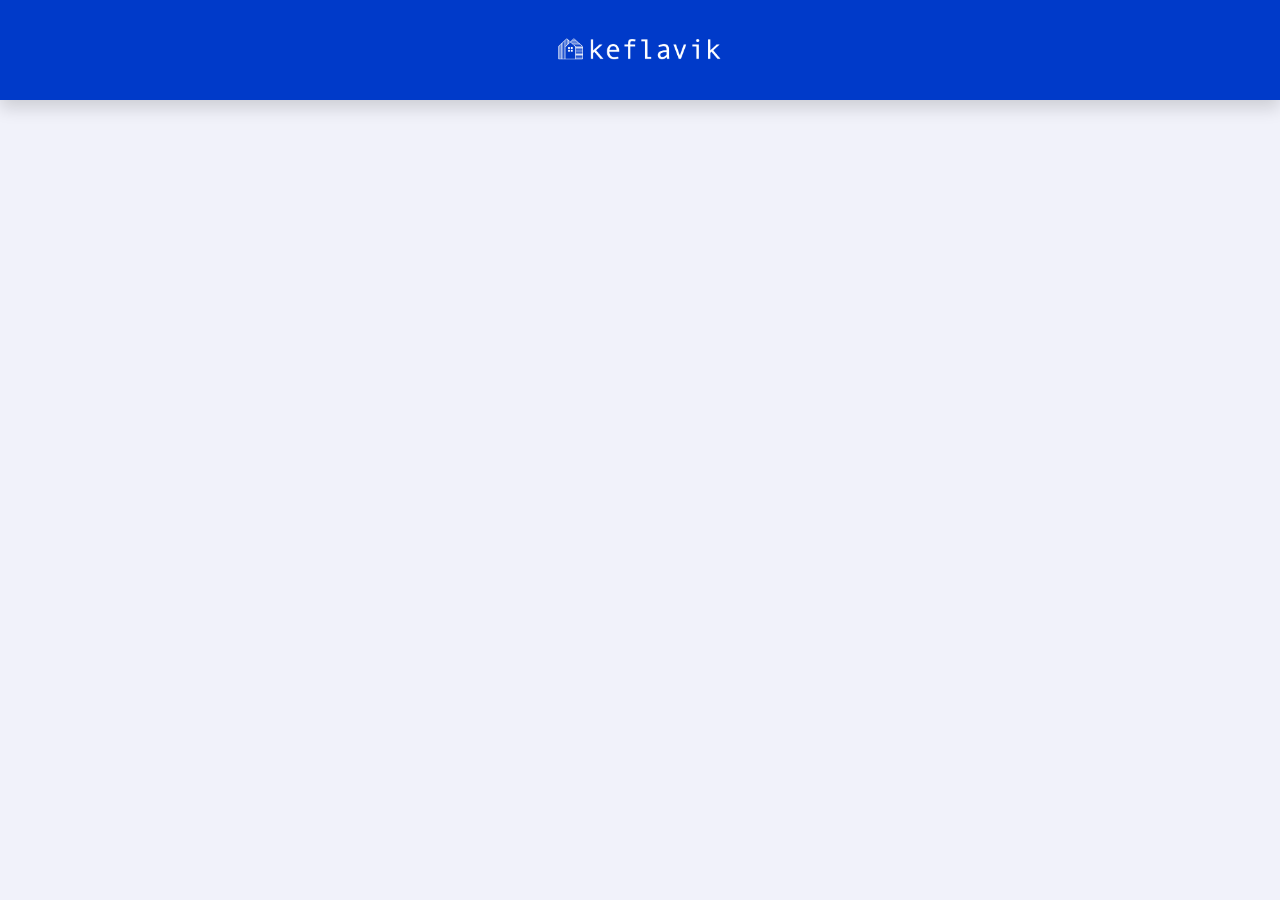
==== login.html @ bd907379 "adding new pages" ====
<!DOCTYPE html>
<html lang="en">
    <head>
        <meta charset="UTF-8" />
        <meta http-equiv="X-UA-Compatible" content="IE=edge" />
        <meta name="viewport" content="width=device-width, initial-scale=1.0" />

        <link rel="preconnect" href="https://fonts.googleapis.com" />
        <link rel="preconnect" href="https://fonts.gstatic.com" crossorigin />
        <link href="https://fonts.googleapis.com/css2?family=Noto+Sans+KR:wght@100;300;400;500;700;900&display=swap" rel="stylesheet" />

        <!-- CSS  -->
        <link rel="stylesheet" href="assets/vendors/DataTables-1.13.1/css/datatables.min.css" />
        <!-- <link rel="stylesheet" href="assets/vendors/fullcalendar-scheduler-5.11.3/css/main.min.css" /> -->
        <link rel="stylesheet" href="assets/vendors/font_awesome-6pro/font-awesome.min.css" />
        <link rel="stylesheet" href="assets/vendors/vanillajs-datepicker-1.2.0/css/datepicker-bs5.min.css"  />
        <link rel="stylesheet" href="assets/vendors/select2-4.0.13/css/select2.min.css"  />
        <link rel="stylesheet" href="assets/vendors/select2-4.0.13/css/select2-bootstrap-5-theme.min.css"  />
        <link rel="stylesheet" href="assets/vendors/bootstrap-5.1.3/css/bootstrap.css" />
        <link rel="stylesheet" href="assets/vendors/bootstrap-5.1.3/css/bootstrap-icons.css" />
        <link rel="stylesheet" href="assets/styles/css/main.css" />
        <!-- <link rel="stylesheet" href="assets/calendar/css/main.min.css" /> -->


        <!-- JAVASCRIPTS -->
        <script src="assets/vendors/jquery-3.6.0/jquery-3.6.0.min.js"></script>
        <script src="assets/vendors/DataTables-1.13.1/js/datatables.min.js"></script>
        <!-- <script src="assets/vendors/fullcalendar-scheduler-5.11.3/js/main.min.js"></script> -->
        <!-- <script src="assets/vendors/fullcalendar-scheduler-5.11.3/js/locales-all.min.js"></script> -->
        <script src="assets/vendors/vanillajs-datepicker-1.2.0/js/datepicker-full.min.js"></script>
        <script src="assets/vendors/vanillajs-datepicker-1.2.0/js/locales/ko.js"></script>
        <script src="assets/vendors/easy-time-picker-bootstrap/dayjs.min.js"></script>
        <script src="assets/vendors/easy-time-picker-bootstrap/timepicker-bs4.js"></script>
        <script src="assets/vendors/bootstrap-5.1.3/js/bootstrap.bundle.js"></script>
        <script src="assets/vendors/select2-4.0.13/js/select2.min.js"></script>
        <script src="assets/javascript/function.js"></script>
        <script src="assets/javascript/dom.js"></script>
        <script src="assets/javascript/main.js"></script>
        <!-- <script src="assets/calendar/js/main.min.js"></script> -->
        <!-- <script src="assets/calendar/js/script.js"></script> -->

        <!-- <script src="assets/javascript/scroll.js"></script> -->
        <title>Keflavik</title>
    </head>
    <body class="container-fluid bg-light vh-100">
        <header class="bg-primary d-flex justify-content-center align-items-center shadow" style="height: 100px">
            <img class="brand-full" src="assets/img/logo/logo-full.png" alt="" height="30px" />
        </header>

        <main id="" class="d-flex justify-content-center align-items-center">
            <section id="login_page">

            </section>
        </main>
    </body>
</html>
---- assets/vendors/fullcalendar-scheduler-5.11.3/css/main.min.css ----
.fc-icon,.fc-unselectable{-webkit-user-select:none;-moz-user-select:none;-ms-user-select:none}.fc .fc-button,.fc-icon{text-transform:none;font-weight:400}.fc-not-allowed,.fc-not-allowed .fc-event{cursor:not-allowed}.fc .fc-button:not(:disabled),.fc a[data-navlink],.fc-event.fc-event-draggable,.fc-event[href]{cursor:pointer}.fc-unselectable{user-select:none;-webkit-touch-callout:none;-webkit-tap-highlight-color:transparent}.fc{display:flex;flex-direction:column;font-size:1em}.fc .fc-button,.fc-icon{display:inline-block;text-align:center}.fc,.fc *,.fc :after,.fc :before{box-sizing:border-box}.fc table{border-collapse:collapse;border-spacing:0;font-size:1em}.fc th{text-align:center}.fc td,.fc th{vertical-align:top;padding:0}.fc .fc-button,.fc .fc-button .fc-icon,.fc .fc-button-group,.fc .fc-timegrid-slot-label{vertical-align:middle}.fc a[data-navlink]:hover{text-decoration:underline}.fc-direction-ltr{direction:ltr;text-align:left}.fc-direction-rtl{direction:rtl;text-align:right}.fc-theme-standard td,.fc-theme-standard th{border:1px solid #ddd;border:1px solid var(--fc-border-color,#ddd)}.fc-liquid-hack td,.fc-liquid-hack th{position:relative}@font-face{font-family:fcicons;src:url("[data-uri]") format('truetype');font-weight:400;font-style:normal}.fc-icon{width:1em;height:1em;user-select:none;font-family:fcicons!important;speak:none;font-style:normal;font-variant:normal;line-height:1;-webkit-font-smoothing:antialiased;-moz-osx-font-smoothing:grayscale}.fc .fc-scroller-harness-liquid,.fc .fc-scroller-liquid,.fc .fc-scrollgrid-liquid{height:100%}.fc-icon-chevron-left:before{content:"\e900"}.fc-icon-chevron-right:before{content:"\e901"}.fc-icon-chevrons-left:before{content:"\e902"}.fc-icon-chevrons-right:before{content:"\e903"}.fc-icon-minus-square:before{content:"\e904"}.fc-icon-plus-square:before{content:"\e905"}.fc-icon-x:before{content:"\e906"}.fc .fc-button{overflow:visible;text-transform:none;margin:0;font-family:inherit}.fc .fc-button::-moz-focus-inner{padding:0;border-style:none}.fc .fc-button{-webkit-appearance:button;-webkit-user-select:none;-moz-user-select:none;-ms-user-select:none;user-select:none;background-color:transparent;border:1px solid transparent;padding:.4em .65em;font-size:1em;line-height:1.5;border-radius:.25em}.fc .fc-button:hover{text-decoration:none}.fc .fc-button:focus{outline:0;box-shadow:0 0 0 .2rem rgba(44,62,80,.25)}.fc .fc-button-primary:focus,.fc .fc-button-primary:not(:disabled).fc-button-active:focus,.fc .fc-button-primary:not(:disabled):active:focus{box-shadow:0 0 0 .2rem rgba(76,91,106,.5)}.fc .fc-button:disabled{opacity:.65}.fc .fc-button-primary{color:#fff;color:var(--fc-button-text-color,#fff);background-color:#2C3E50;background-color:var(--fc-button-bg-color,#2C3E50);border-color:#2C3E50;border-color:var(--fc-button-border-color,#2C3E50)}.fc .fc-button-primary:hover{color:#fff;color:var(--fc-button-text-color,#fff);background-color:#1e2b37;background-color:var(--fc-button-hover-bg-color,#1e2b37);border-color:#1a252f;border-color:var(--fc-button-hover-border-color,#1a252f)}.fc .fc-button-primary:disabled{color:#fff;color:var(--fc-button-text-color,#fff);background-color:#2C3E50;background-color:var(--fc-button-bg-color,#2C3E50);border-color:#2C3E50;border-color:var(--fc-button-border-color,#2C3E50)}.fc .fc-button-primary:not(:disabled).fc-button-active,.fc .fc-button-primary:not(:disabled):active{color:#fff;color:var(--fc-button-text-color,#fff);background-color:#1a252f;background-color:var(--fc-button-active-bg-color,#1a252f);border-color:#151e27;border-color:var(--fc-button-active-border-color,#151e27)}.fc .fc-button .fc-icon{font-size:1.5em}.fc .fc-button-group{position:relative;display:inline-flex}.fc .fc-button-group>.fc-button{position:relative;flex:1 1 auto}.fc .fc-button-group>.fc-button.fc-button-active,.fc .fc-button-group>.fc-button:active,.fc .fc-button-group>.fc-button:focus,.fc .fc-button-group>.fc-button:hover{z-index:1}.fc-direction-ltr .fc-button-group>.fc-button:not(:first-child){margin-left:-1px;border-top-left-radius:0;border-bottom-left-radius:0}.fc-direction-ltr .fc-button-group>.fc-button:not(:last-child){border-top-right-radius:0;border-bottom-right-radius:0}.fc-direction-rtl .fc-button-group>.fc-button:not(:first-child){margin-right:-1px;border-top-right-radius:0;border-bottom-right-radius:0}.fc-direction-rtl .fc-button-group>.fc-button:not(:last-child){border-top-left-radius:0;border-bottom-left-radius:0}.fc .fc-toolbar{display:flex;justify-content:space-between;align-items:center}.fc .fc-toolbar.fc-header-toolbar{margin-bottom:1.5em}.fc .fc-toolbar.fc-footer-toolbar{margin-top:1.5em}.fc .fc-toolbar-title{font-size:1.75em;margin:0}.fc-direction-ltr .fc-toolbar>*>:not(:first-child){margin-left:.75em}.fc-direction-rtl .fc-toolbar>*>:not(:first-child){margin-right:.75em}.fc-direction-rtl .fc-toolbar-ltr{flex-direction:row-reverse}.fc .fc-scroller{-webkit-overflow-scrolling:touch;position:relative}.fc .fc-scroller-liquid-absolute{position:absolute;top:0;right:0;left:0;bottom:0}.fc .fc-scroller-harness{position:relative;overflow:hidden;direction:ltr}.fc-direction-rtl .fc-scroller-harness>.fc-scroller{direction:rtl}.fc-theme-standard .fc-scrollgrid{border:1px solid #ddd;border:1px solid var(--fc-border-color,#ddd)}.fc .fc-scrollgrid,.fc .fc-scrollgrid-section-footer>*,.fc .fc-scrollgrid-section-header>*{border-bottom-width:0}.fc .fc-scrollgrid,.fc .fc-scrollgrid table{width:100%;table-layout:fixed}.fc .fc-scrollgrid table{border-top-style:hidden;border-left-style:hidden;border-right-style:hidden}.fc .fc-scrollgrid{border-collapse:separate;border-right-width:0}.fc .fc-scrollgrid-section,.fc .fc-scrollgrid-section table,.fc .fc-scrollgrid-section>td{height:1px}.fc .fc-scrollgrid-section-liquid>td{height:100%}.fc .fc-scrollgrid-section>*{border-top-width:0;border-left-width:0}.fc .fc-scrollgrid-section-body table,.fc .fc-scrollgrid-section-footer table{border-bottom-style:hidden}.fc .fc-scrollgrid-section-sticky>*{background:var(--fc-page-bg-color,#fff);position:sticky;z-index:3}.fc .fc-scrollgrid-section-header.fc-scrollgrid-section-sticky>*{top:0}.fc .fc-scrollgrid-section-footer.fc-scrollgrid-section-sticky>*{bottom:0}.fc .fc-scrollgrid-sticky-shim{height:1px;margin-bottom:-1px}.fc-sticky{position:sticky}.fc .fc-view-harness{flex-grow:1;position:relative}.fc .fc-bg-event,.fc .fc-highlight,.fc .fc-non-business,.fc .fc-view-harness-active>.fc-view{position:absolute;top:0;left:0;right:0;bottom:0}.fc .fc-col-header-cell-cushion{display:inline-block;padding:2px 4px}.fc .fc-non-business{background:rgba(215,215,215,.3);background:var(--fc-non-business-color,rgba(215,215,215,.3))}.fc .fc-bg-event{background:var(--fc-bg-event-color,#8fdf82);opacity:.3;opacity:var(--fc-bg-event-opacity,.3)}.fc .fc-bg-event .fc-event-title{margin:.5em;font-size:.85em;font-size:var(--fc-small-font-size,.85em);font-style:italic}.fc .fc-highlight{background:rgba(188,232,241,.3);background:var(--fc-highlight-color,rgba(188,232,241,.3))}.fc .fc-cell-shaded,.fc .fc-day-disabled{background:rgba(208,208,208,.3);background:var(--fc-neutral-bg-color,rgba(208,208,208,.3))}a.fc-event,a.fc-event:hover{text-decoration:none}.fc-event .fc-event-main{position:relative;z-index:2}.fc-event-dragging:not(.fc-event-selected){opacity:.75}.fc-event-dragging.fc-event-selected{box-shadow:0 2px 7px rgba(0,0,0,.3)}.fc-event .fc-event-resizer{display:none;position:absolute;z-index:4}.fc-event-selected .fc-event-resizer,.fc-event:hover .fc-event-resizer,.fc-h-event{display:block}.fc-event-selected .fc-event-resizer{border-radius:4px;border-radius:calc(var(--fc-event-resizer-dot-total-width,8px)/ 2);border-width:1px;border-width:var(--fc-event-resizer-dot-border-width,1px);width:8px;width:var(--fc-event-resizer-dot-total-width,8px);height:8px;height:var(--fc-event-resizer-dot-total-width,8px);border-style:solid;border-color:inherit;background:var(--fc-page-bg-color,#fff)}.fc-event-selected .fc-event-resizer:before{content:'';position:absolute;top:-20px;left:-20px;right:-20px;bottom:-20px}.fc-event-selected,.fc-event:focus{box-shadow:0 2px 5px rgba(0,0,0,.2)}.fc-event-selected:before,.fc-event:focus:before{content:"";position:absolute;z-index:3;top:0;left:0;right:0;bottom:0}.fc-event-selected:after,.fc-event:focus:after{content:"";background:rgba(0,0,0,.25);background:var(--fc-event-selected-overlay-color,rgba(0,0,0,.25));position:absolute;z-index:1;top:-1px;left:-1px;right:-1px;bottom:-1px}.fc-h-event{border:1px solid #3788d8;border:1px solid var(--fc-event-border-color,#3788d8);background-color:#3788d8;background-color:var(--fc-event-bg-color,#3788d8)}.fc-h-event .fc-event-main{color:#fff;color:var(--fc-event-text-color,#fff)}.fc-h-event .fc-event-main-frame{display:flex}.fc-h-event .fc-event-time{max-width:100%;overflow:hidden}.fc-h-event .fc-event-title-container{flex-grow:1;flex-shrink:1;min-width:0}.fc-h-event .fc-event-title{display:inline-block;vertical-align:top;left:0;right:0;max-width:100%;overflow:hidden}.fc-h-event.fc-event-selected:before{top:-10px;bottom:-10px}.fc-direction-ltr .fc-daygrid-block-event:not(.fc-event-start),.fc-direction-rtl .fc-daygrid-block-event:not(.fc-event-end){border-top-left-radius:0;border-bottom-left-radius:0;border-left-width:0}.fc-direction-ltr .fc-daygrid-block-event:not(.fc-event-end),.fc-direction-rtl .fc-daygrid-block-event:not(.fc-event-start){border-top-right-radius:0;border-bottom-right-radius:0;border-right-width:0}.fc-h-event:not(.fc-event-selected) .fc-event-resizer{top:0;bottom:0;width:8px;width:var(--fc-event-resizer-thickness,8px)}.fc-direction-ltr .fc-h-event:not(.fc-event-selected) .fc-event-resizer-start,.fc-direction-rtl .fc-h-event:not(.fc-event-selected) .fc-event-resizer-end{cursor:w-resize;left:-4px;left:calc(-.5 * var(--fc-event-resizer-thickness,8px))}.fc-direction-ltr .fc-h-event:not(.fc-event-selected) .fc-event-resizer-end,.fc-direction-rtl .fc-h-event:not(.fc-event-selected) .fc-event-resizer-start{cursor:e-resize;right:-4px;right:calc(-.5 * var(--fc-event-resizer-thickness,8px))}.fc-h-event.fc-event-selected .fc-event-resizer{top:50%;margin-top:-4px;margin-top:calc(-.5 * var(--fc-event-resizer-dot-total-width,8px))}.fc-direction-ltr .fc-h-event.fc-event-selected .fc-event-resizer-start,.fc-direction-rtl .fc-h-event.fc-event-selected .fc-event-resizer-end{left:-4px;left:calc(-.5 * var(--fc-event-resizer-dot-total-width,8px))}.fc-direction-ltr .fc-h-event.fc-event-selected .fc-event-resizer-end,.fc-direction-rtl .fc-h-event.fc-event-selected .fc-event-resizer-start{right:-4px;right:calc(-.5 * var(--fc-event-resizer-dot-total-width,8px))}.fc .fc-popover{position:absolute;z-index:9999;box-shadow:0 2px 6px rgba(0,0,0,.15)}.fc .fc-popover-header{display:flex;flex-direction:row;justify-content:space-between;align-items:center;padding:3px 4px}.fc .fc-popover-title{margin:0 2px}.fc .fc-popover-close{cursor:pointer;opacity:.65;font-size:1.1em}.fc-theme-standard .fc-popover{border:1px solid #ddd;border:1px solid var(--fc-border-color,#ddd);background:var(--fc-page-bg-color,#fff)}.fc-theme-standard .fc-popover-header{background:rgba(208,208,208,.3);background:var(--fc-neutral-bg-color,rgba(208,208,208,.3))}:root{--fc-daygrid-event-dot-width:8px;--fc-list-event-dot-width:10px;--fc-list-event-hover-bg-color:#f5f5f5}.fc-daygrid-day-events:after,.fc-daygrid-day-events:before,.fc-daygrid-day-frame:after,.fc-daygrid-day-frame:before,.fc-daygrid-event-harness:after,.fc-daygrid-event-harness:before{content:"";clear:both;display:table}.fc .fc-daygrid-body{position:relative;z-index:1}.fc .fc-daygrid-day.fc-day-today{background-color:rgba(255,220,40,.15);background-color:var(--fc-today-bg-color,rgba(255,220,40,.15))}.fc .fc-daygrid-day-frame{position:relative;min-height:100%}.fc .fc-daygrid-day-top{display:flex;flex-direction:row-reverse}.fc .fc-day-other .fc-daygrid-day-top{opacity:.3}.fc .fc-daygrid-day-number{position:relative;z-index:4;padding:4px}.fc .fc-daygrid-day-events{margin-top:1px}.fc .fc-daygrid-body-balanced .fc-daygrid-day-events{position:absolute;left:0;right:0}.fc .fc-daygrid-body-unbalanced .fc-daygrid-day-events{position:relative;min-height:2em}.fc .fc-daygrid-body-natural .fc-daygrid-day-events{margin-bottom:1em}.fc .fc-daygrid-event-harness{position:relative}.fc .fc-daygrid-event-harness-abs{position:absolute;top:0;left:0;right:0}.fc .fc-daygrid-bg-harness{position:absolute;top:0;bottom:0}.fc .fc-daygrid-day-bg .fc-non-business{z-index:1}.fc .fc-daygrid-day-bg .fc-bg-event{z-index:2}.fc .fc-daygrid-day-bg .fc-highlight{z-index:3}.fc .fc-daygrid-event{z-index:6;margin-top:1px}.fc .fc-daygrid-event.fc-event-mirror{z-index:7}.fc .fc-daygrid-day-bottom{font-size:.85em;padding:2px 3px 0}.fc .fc-daygrid-day-bottom:before{content:"";clear:both;display:table}.fc .fc-daygrid-more-link{position:relative;z-index:4;cursor:pointer}.fc .fc-daygrid-week-number{position:absolute;z-index:5;top:0;padding:2px;min-width:1.5em;text-align:center;background-color:rgba(208,208,208,.3);background-color:var(--fc-neutral-bg-color,rgba(208,208,208,.3));color:grey;color:var(--fc-neutral-text-color,grey)}.fc .fc-more-popover .fc-popover-body{min-width:220px;padding:10px}.fc-direction-ltr .fc-daygrid-event.fc-event-start,.fc-direction-rtl .fc-daygrid-event.fc-event-end{margin-left:2px}.fc-direction-ltr .fc-daygrid-event.fc-event-end,.fc-direction-rtl .fc-daygrid-event.fc-event-start{margin-right:2px}.fc-direction-ltr .fc-daygrid-week-number{left:0;border-radius:0 0 3px}.fc-direction-rtl .fc-daygrid-week-number{right:0;border-radius:0 0 0 3px}.fc-liquid-hack .fc-daygrid-day-frame{position:static}.fc-daygrid-event{position:relative;white-space:nowrap;border-radius:3px;font-size:.85em;font-size:var(--fc-small-font-size,.85em)}.fc-daygrid-block-event .fc-event-time{font-weight:700}.fc-daygrid-block-event .fc-event-time,.fc-daygrid-block-event .fc-event-title{padding:1px}.fc-daygrid-dot-event{display:flex;align-items:center;padding:2px 0}.fc-daygrid-dot-event .fc-event-title{flex-grow:1;flex-shrink:1;min-width:0;overflow:hidden;font-weight:700}.fc-daygrid-dot-event.fc-event-mirror,.fc-daygrid-dot-event:hover{background:rgba(0,0,0,.1)}.fc-daygrid-dot-event.fc-event-selected:before{top:-10px;bottom:-10px}.fc-daygrid-event-dot{margin:0 4px;box-sizing:content-box;width:0;height:0;border:4px solid #3788d8;border:calc(var(--fc-daygrid-event-dot-width,8px)/ 2) solid var(--fc-event-border-color,#3788d8);border-radius:4px;border-radius:calc(var(--fc-daygrid-event-dot-width,8px)/ 2)}.fc-direction-ltr .fc-daygrid-event .fc-event-time{margin-right:3px}.fc-direction-rtl .fc-daygrid-event .fc-event-time{margin-left:3px}.fc-v-event{display:block;border:1px solid #3788d8;border:1px solid var(--fc-event-border-color,#3788d8);background-color:#3788d8;background-color:var(--fc-event-bg-color,#3788d8)}.fc-v-event .fc-event-main{color:#fff;color:var(--fc-event-text-color,#fff);height:100%}.fc-v-event .fc-event-main-frame{height:100%;display:flex;flex-direction:column}.fc-v-event .fc-event-time{flex-grow:0;flex-shrink:0;max-height:100%;overflow:hidden}.fc-v-event .fc-event-title-container{flex-grow:1;flex-shrink:1;min-height:0}.fc-v-event .fc-event-title{top:0;bottom:0;max-height:100%;overflow:hidden}.fc-v-event:not(.fc-event-start){border-top-width:0;border-top-left-radius:0;border-top-right-radius:0}.fc-v-event:not(.fc-event-end){border-bottom-width:0;border-bottom-left-radius:0;border-bottom-right-radius:0}.fc-v-event.fc-event-selected:before{left:-10px;right:-10px}.fc-v-event .fc-event-resizer-start{cursor:n-resize}.fc-v-event .fc-event-resizer-end{cursor:s-resize}.fc-v-event:not(.fc-event-selected) .fc-event-resizer{height:8px;height:var(--fc-event-resizer-thickness,8px);left:0;right:0}.fc-v-event:not(.fc-event-selected) .fc-event-resizer-start{top:-4px;top:calc(var(--fc-event-resizer-thickness,8px)/ -2)}.fc-v-event:not(.fc-event-selected) .fc-event-resizer-end{bottom:-4px;bottom:calc(var(--fc-event-resizer-thickness,8px)/ -2)}.fc-v-event.fc-event-selected .fc-event-resizer{left:50%;margin-left:-4px;margin-left:calc(var(--fc-event-resizer-dot-total-width,8px)/ -2)}.fc-v-event.fc-event-selected .fc-event-resizer-start{top:-4px;top:calc(var(--fc-event-resizer-dot-total-width,8px)/ -2)}.fc-v-event.fc-event-selected .fc-event-resizer-end{bottom:-4px;bottom:calc(var(--fc-event-resizer-dot-total-width,8px)/ -2)}.fc .fc-timegrid .fc-daygrid-body{z-index:2}.fc .fc-timegrid-axis-chunk>table,.fc .fc-timegrid-body,.fc .fc-timegrid-slots{position:relative;z-index:1}.fc .fc-timegrid-divider{padding:0 0 2px}.fc .fc-timegrid-body{min-height:100%}.fc .fc-timegrid-axis-chunk{position:relative}.fc .fc-timegrid-slot{height:1.5em;border-bottom:0}.fc .fc-timegrid-slot:empty:before{content:'\00a0'}.fc .fc-timegrid-slot-minor{border-top-style:dotted}.fc .fc-timegrid-slot-label-cushion{display:inline-block;white-space:nowrap}.fc .fc-timegrid-axis-cushion,.fc .fc-timegrid-slot-label-cushion{padding:0 4px}.fc .fc-timegrid-axis-frame-liquid{height:100%}.fc .fc-timegrid-axis-frame{overflow:hidden;display:flex;align-items:center;justify-content:flex-end}.fc .fc-timegrid-axis-cushion{max-width:60px;flex-shrink:0}.fc-direction-ltr .fc-timegrid-slot-label-frame{text-align:right}.fc-direction-rtl .fc-timegrid-slot-label-frame{text-align:left}.fc-liquid-hack .fc-timegrid-axis-frame-liquid{height:auto;position:absolute;top:0;right:0;bottom:0;left:0}.fc .fc-timegrid-col.fc-day-today{background-color:rgba(255,220,40,.15);background-color:var(--fc-today-bg-color,rgba(255,220,40,.15))}.fc-timegrid-more-link,.fc-timeline-more-link{background:var(--fc-more-link-bg-color,#d0d0d0);cursor:pointer}.fc .fc-timegrid-col-frame{min-height:100%;position:relative}.fc-media-screen.fc-liquid-hack .fc-timegrid-col-frame{height:auto;position:absolute;top:0;right:0;bottom:0;left:0}.fc-media-screen .fc-timegrid-cols{position:absolute;top:0;left:0;right:0;bottom:0}.fc-media-screen .fc-timegrid-cols>table{height:100%}.fc-media-screen .fc-timegrid-col-bg,.fc-media-screen .fc-timegrid-col-events,.fc-media-screen .fc-timegrid-now-indicator-container{position:absolute;top:0;left:0;right:0}.fc .fc-timegrid-col-bg{z-index:2}.fc .fc-timegrid-col-bg .fc-non-business{z-index:1}.fc .fc-timegrid-col-bg .fc-bg-event{z-index:2}.fc .fc-timegrid-col-bg .fc-highlight,.fc .fc-timegrid-col-events{z-index:3}.fc .fc-timegrid-bg-harness{position:absolute;left:0;right:0}.fc .fc-timegrid-now-indicator-container{bottom:0;overflow:hidden}.fc-direction-ltr .fc-timegrid-col-events{margin:0 2.5% 0 2px}.fc-direction-rtl .fc-timegrid-col-events{margin:0 2px 0 2.5%}.fc-timegrid-event-harness{position:absolute}.fc-timegrid-event-harness>.fc-timegrid-event{position:absolute;top:0;bottom:0;left:0;right:0}.fc-timegrid-event-harness-inset .fc-timegrid-event,.fc-timegrid-event.fc-event-mirror,.fc-timegrid-more-link{box-shadow:0 0 0 1px #fff;box-shadow:0 0 0 1px var(--fc-page-bg-color,#fff)}.fc-timegrid-event,.fc-timegrid-more-link{font-size:.85em;font-size:var(--fc-small-font-size,.85em);border-radius:3px}.fc-timegrid-event{margin-bottom:1px}.fc-timegrid-event .fc-event-main{padding:1px 1px 0}.fc-timegrid-event .fc-event-time{white-space:nowrap;font-size:.85em;font-size:var(--fc-small-font-size,.85em);margin-bottom:1px}.fc-timegrid-event-short .fc-event-main-frame{flex-direction:row;overflow:hidden}.fc-timegrid-event-short .fc-event-time:after{content:'\00a0-\00a0'}.fc-timegrid-event-short .fc-event-title{font-size:.85em;font-size:var(--fc-small-font-size,.85em)}.fc-timegrid-more-link{position:absolute;z-index:9999;color:inherit;color:var(--fc-more-link-text-color,inherit);margin-bottom:1px}.fc-timegrid-more-link-inner{padding:3px 2px;top:0}.fc-direction-ltr .fc-timegrid-more-link{right:0}.fc-direction-rtl .fc-timegrid-more-link{left:0}.fc .fc-timegrid-now-indicator-line{position:absolute;z-index:4;left:0;right:0;border-style:solid;border-color:red;border-color:var(--fc-now-indicator-color,red);border-width:1px 0 0}.fc .fc-timegrid-now-indicator-arrow{position:absolute;z-index:4;margin-top:-5px;border-style:solid;border-color:red;border-color:var(--fc-now-indicator-color,red)}.fc-direction-ltr .fc-timegrid-now-indicator-arrow{left:0;border-width:5px 0 5px 6px;border-top-color:transparent;border-bottom-color:transparent}.fc-direction-rtl .fc-timegrid-now-indicator-arrow{right:0;border-width:5px 6px 5px 0;border-top-color:transparent;border-bottom-color:transparent}.fc-theme-standard .fc-list{border:1px solid #ddd;border:1px solid var(--fc-border-color,#ddd)}.fc .fc-list-empty{background-color:rgba(208,208,208,.3);background-color:var(--fc-neutral-bg-color,rgba(208,208,208,.3));height:100%;display:flex;justify-content:center;align-items:center}.fc .fc-list-empty-cushion{margin:5em 0}.fc .fc-list-table{width:100%;border-style:hidden}.fc .fc-list-table tr>*{border-left:0;border-right:0}.fc .fc-list-sticky .fc-list-day>*{position:sticky;top:0;background:var(--fc-page-bg-color,#fff)}.fc .fc-list-table thead{position:absolute;left:-10000px}.fc .fc-list-table tbody>tr:first-child th{border-top:0}.fc .fc-list-table th{padding:0}.fc .fc-list-day-cushion,.fc .fc-list-table td{padding:8px 14px}.fc .fc-list-day-cushion:after{content:"";clear:both;display:table}.fc-theme-standard .fc-list-day-cushion{background-color:rgba(208,208,208,.3);background-color:var(--fc-neutral-bg-color,rgba(208,208,208,.3))}.fc-direction-ltr .fc-list-day-text,.fc-direction-rtl .fc-list-day-side-text{float:left}.fc-direction-ltr .fc-list-day-side-text,.fc-direction-rtl .fc-list-day-text{float:right}.fc-direction-ltr .fc-list-table .fc-list-event-graphic{padding-right:0}.fc-direction-rtl .fc-list-table .fc-list-event-graphic{padding-left:0}.fc .fc-list-event.fc-event-forced-url{cursor:pointer}.fc .fc-list-event:hover td{background-color:#f5f5f5;background-color:var(--fc-list-event-hover-bg-color,#f5f5f5)}.fc .fc-list-event-graphic,.fc .fc-list-event-time{white-space:nowrap;width:1px}.fc .fc-list-event-dot{display:inline-block;box-sizing:content-box;width:0;height:0;border:5px solid #3788d8;border:calc(var(--fc-list-event-dot-width,10px)/ 2) solid var(--fc-event-border-color,#3788d8);border-radius:5px;border-radius:calc(var(--fc-list-event-dot-width,10px)/ 2)}.fc .fc-list-event-title a{color:inherit;text-decoration:none}.fc .fc-list-event.fc-event-forced-url:hover a{text-decoration:underline}.fc-theme-bootstrap a:not([href]){color:inherit}.fc-theme-bootstrap5 a:not([href]){color:inherit;text-decoration:inherit}.fc-theme-bootstrap5 .fc-list,.fc-theme-bootstrap5 .fc-scrollgrid,.fc-theme-bootstrap5 td,.fc-theme-bootstrap5 th{border:1px solid var(--bs-gray-400)}.fc-theme-bootstrap5 .fc-scrollgrid{border-right-width:0;border-bottom-width:0}.fc-theme-bootstrap5-shaded{background-color:var(--bs-gray-200)}.fc .fc-event,.fc .fc-scrollgrid table tr{-moz-column-break-inside:avoid;break-inside:avoid}.fc-media-print{display:block;max-width:100%}.fc-media-print .fc-bg-event,.fc-media-print .fc-non-business,.fc-media-print .fc-timegrid-axis-chunk,.fc-media-print .fc-timegrid-slots,.fc-media-print .fc-timeline-slots{display:none}.fc-media-print .fc-h-event,.fc-media-print .fc-toolbar button,.fc-media-print .fc-v-event{color:#000!important;background:#fff!important}.fc-media-print .fc-event,.fc-media-print .fc-event-main{color:#000!important}.fc-media-print .fc-timegrid-event{margin:.5em 0}.fc .fc-timeline-body{min-height:100%;position:relative;z-index:1}.fc .fc-timeline-slots{position:absolute;z-index:1;top:0;bottom:0}.fc .fc-timeline-slots>table{height:100%}.fc .fc-timeline-slot-minor{border-style:dotted}.fc .fc-timeline-slot-frame{display:flex;align-items:center;justify-content:center}.fc .fc-timeline-header-row-chrono .fc-timeline-slot-frame{justify-content:flex-start}.fc .fc-timeline-header-row:last-child .fc-timeline-slot-frame{overflow:hidden}.fc .fc-timeline-slot-cushion{padding:4px 5px;white-space:nowrap}.fc-direction-ltr .fc-timeline-slot{border-right:0!important}.fc-direction-rtl .fc-timeline-slot{border-left:0!important}.fc .fc-timeline-now-indicator-container{position:absolute;z-index:4;top:0;bottom:0;left:0;right:0;width:0}.fc .fc-timeline-now-indicator-arrow,.fc .fc-timeline-now-indicator-line{position:absolute;top:0;border-style:solid;border-color:red;border-color:var(--fc-now-indicator-color,red)}.fc .fc-timeline-now-indicator-arrow{margin:0 -6px;border-width:6px 5px 0;border-left-color:transparent;border-right-color:transparent}.fc .fc-timeline-now-indicator-line{margin:0 -1px;bottom:0;border-width:0 0 0 1px}.fc .fc-timeline-events{position:relative;z-index:3;width:0}.fc .fc-timeline-event-harness,.fc .fc-timeline-more-link{position:absolute;top:0}.fc-timeline-event{z-index:1;position:relative;display:flex;align-items:center;border-radius:0;padding:2px 1px;margin-bottom:1px;font-size:.85em;font-size:var(--fc-small-font-size,.85em)}.fc-timeline-event.fc-event-mirror{z-index:2}.fc-timeline-event .fc-event-main{flex-grow:1;flex-shrink:1;min-width:0}.fc-timeline-event .fc-event-time{font-weight:700}.fc-timeline-event .fc-event-time,.fc-timeline-event .fc-event-title{white-space:nowrap;padding:0 2px}.fc-direction-ltr .fc-timeline-event.fc-event-end,.fc-direction-ltr .fc-timeline-more-link{margin-right:1px}.fc-direction-rtl .fc-timeline-event.fc-event-end,.fc-direction-rtl .fc-timeline-more-link{margin-left:1px}.fc-timeline-overlap-disabled .fc-timeline-event{padding-top:5px;padding-bottom:5px;margin-bottom:0}.fc-timeline-event:not(.fc-event-end):after,.fc-timeline-event:not(.fc-event-start):before{content:"";flex-grow:0;flex-shrink:0;opacity:.5;width:0;height:0;margin:0 1px;border:5px solid #000;border-top-color:transparent;border-bottom-color:transparent}.fc-direction-ltr .fc-timeline-event:not(.fc-event-start):before,.fc-direction-rtl .fc-timeline-event:not(.fc-event-end):after{border-left:0}.fc-direction-ltr .fc-timeline-event:not(.fc-event-end):after,.fc-direction-rtl .fc-timeline-event:not(.fc-event-start):before{border-right:0}.fc-timeline-more-link{font-size:.85em;font-size:var(--fc-small-font-size,.85em);color:inherit;color:var(--fc-more-link-text-color,inherit);padding:1px}.fc-timeline-more-link-inner{display:inline-block;left:0;right:0;padding:2px}.fc .fc-timeline-bg{position:absolute;z-index:2;top:0;bottom:0;width:0;left:0;right:0}.fc .fc-timeline-bg .fc-non-business{z-index:1}.fc .fc-timeline-bg .fc-bg-event{z-index:2}.fc .fc-timeline-bg .fc-highlight{z-index:3}.fc .fc-timeline-bg-harness{position:absolute;top:0;bottom:0}.fc .fc-timeline-lane-frame,.fc-timeline-body-expandrows td.fc-timeline-lane{position:relative}.fc .fc-resource-timeline-divider{width:3px;cursor:col-resize}.fc .fc-resource-group{font-weight:inherit;text-align:inherit}.fc .fc-resource-timeline .fc-resource-group:not([rowspan]){background:rgba(208,208,208,.3);background:var(--fc-neutral-bg-color,rgba(208,208,208,.3))}.fc .fc-timeline-overlap-enabled .fc-timeline-lane-frame .fc-timeline-events{box-sizing:content-box;padding-bottom:10px}.fc-timeline-body-expandrows .fc-timeline-lane-frame{position:static}.fc-datagrid-cell-frame-liquid{height:100%}.fc-liquid-hack .fc-datagrid-cell-frame-liquid{height:auto;position:absolute;top:0;right:0;bottom:0;left:0}.fc .fc-datagrid-header .fc-datagrid-cell-frame{position:relative;display:flex;justify-content:flex-start;align-items:center}.fc .fc-datagrid-cell-resizer{position:absolute;z-index:1;top:0;bottom:0;width:5px;cursor:col-resize}.fc .fc-datagrid-cell-cushion{padding:8px;white-space:nowrap;overflow:hidden}.fc .fc-datagrid-expander{cursor:pointer;opacity:.65}.fc .fc-datagrid-expander .fc-icon{display:inline-block;width:1em}.fc .fc-datagrid-expander-placeholder{cursor:auto}.fc .fc-resource-timeline-flat .fc-datagrid-expander-placeholder{display:none}.fc-direction-ltr .fc-datagrid-cell-resizer{right:-3px}.fc-direction-rtl .fc-datagrid-cell-resizer{left:-3px}.fc-direction-ltr .fc-datagrid-expander{margin-right:3px}.fc-direction-rtl .fc-datagrid-expander{margin-left:3px}
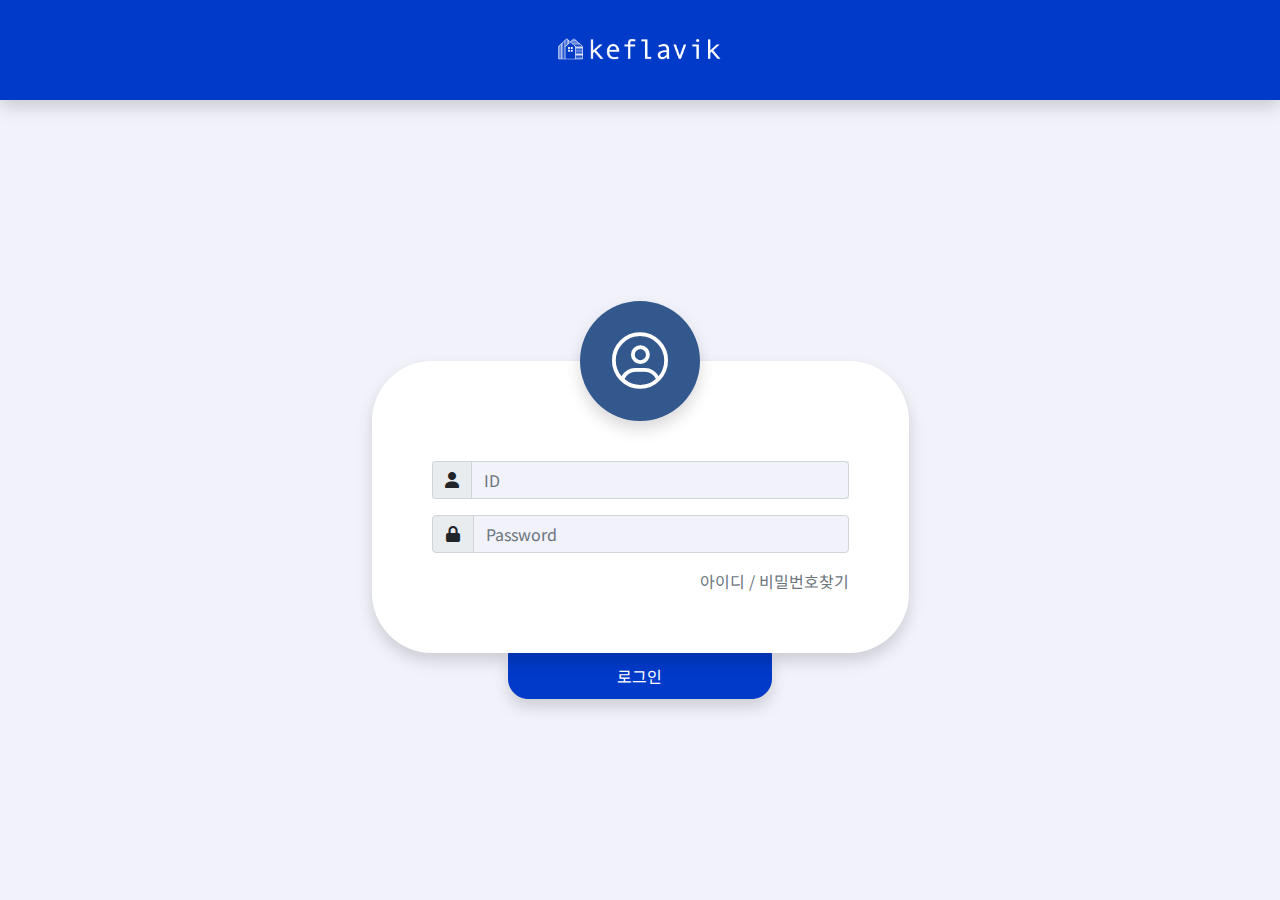
==== commit 381e2236: "Adding Login.html & More." ====
--- a/login.html
+++ b/login.html
@@ -47,9 +47,37 @@
             <img class="brand-full" src="assets/img/logo/logo-full.png" alt="" height="30px" />
         </header>
 
-        <main id="" class="d-flex justify-content-center align-items-center">
+        <main id="login_main" class="d-flex justify-content-center align-items-center">
             <section id="login_page">
+                <form action="" class="">
+                    <div class="login_avatar d-flex justify-content-center align-items-center bg-darkprimary text-white rounded-circle shadow">
+                        <i class="fa-light fa-circle-user"></i>
+                    </div>
+                    <div class="login_inputs bg-white shadow">
+                        <div class="input-group mb-3 bg-light">
+                            <span class="input-group-text">
+                                <i class="fa-solid fa-user"></i>
+                            </span>
+                            <input type="text" class="form-control bg-light" id="login_username" placeholder="ID" aria-label="Username">
+                        </div>
 
+                        <div class="input-group mb-3">
+                            <span class="input-group-text">
+                                <i class="fa-solid fa-lock"></i>
+                            </span>
+                            <input type="password" class="form-control bg-light" id="login_password" placeholder="Password" aria-label="Password">
+                        </div>
+
+                        <div>
+                            <p class="text-end text-muted"> 아이디 / 비밀번호찾기 </p>
+                        </div>
+
+                        
+                    </div>
+                    <div class="login_button text-center">
+                        <button class="btn btn-primary shadow"> 로그인 </button>
+                    </div>
+                </form>
             </section>
         </main>
     </body>
--- a/assets/styles/css/main.css
+++ b/assets/styles/css/main.css
@@ -492,6 +492,16 @@
   min-height: 100vh !important;
 }
 
+@media (min-width: 993px) {
+  .w-lg-50 {
+    width: 50% !important;
+  }
+}
+
+.min-h-card {
+  min-height: calc(100vh - (50px + 3rem + 6rem + 1.5rem)) !important;
+}
+
 .hr-1 {
   height: 1px;
   width: 100%;
@@ -916,6 +926,10 @@
 
 .bg-gray-300 {
   background-color: #dee2e6 !important;
+}
+
+.bg-darkprimary {
+  background-color: #33588E !important;
 }
 
 #alert {
@@ -2162,6 +2176,50 @@
   max-width: calc(100vw - 80px - 1rem);
 }
 
+#login_main #login_page {
+  display: flex;
+  justify-content: center;
+  align-items: center;
+  flex-direction: column;
+  height: calc(100vh - 100px) !important;
+}
+#login_main #login_page form {
+  display: flex;
+  justify-content: center;
+  align-items: center;
+  flex-direction: column;
+}
+#login_main #login_page form .login_avatar {
+  height: 120px;
+  width: 120px;
+  margin-bottom: -60px;
+  z-index: 3;
+}
+#login_main #login_page form .login_avatar i {
+  font-size: 60px;
+}
+#login_main #login_page form .login_inputs {
+  z-index: 2;
+  padding-top: 100px;
+  padding-bottom: 60px;
+  padding-left: 60px;
+  padding-right: 60px;
+  border-radius: 60px;
+}
+#login_main #login_page form .login_button {
+  z-index: 1;
+  width: 70%;
+  text-align: center;
+}
+#login_main #login_page form .login_button button {
+  width: 70%;
+  padding: 10px 30px;
+  border-top-left-radius: 0px !important;
+  border-top-right-radius: 0px !important;
+  border-bottom-left-radius: 20px !important;
+  border-bottom-right-radius: 20px !important;
+}
+
 #main_page .card-submain {
   height: calc(100vh - (50px + 2rem + 20px + 2rem + 26px + 6rem)) !important;
 }
@@ -2185,7 +2243,7 @@
   color: #003AC9 !important;
 }
 #fairmanagement_page .partcons {
-  min-height: calc(180px - (4rem + 6px));
+  min-height: calc(180px - (4rem + 21px));
   overflow-y: auto;
   overflow-x: hidden;
 }
@@ -2217,7 +2275,7 @@
   font-size: 12px !important;
 }
 #fairmanagement_page .contname {
-  min-height: calc(180px - (4rem + 6px));
+  min-height: calc(180px - (4rem + 21px));
   overflow-y: auto;
   overflow-x: hidden;
 }
@@ -2231,6 +2289,74 @@
   font-size: 13px !important;
   margin-right: 0.5rem;
   margin-bottom: 0.5rem;
+}
+
+#technicianmanagement_page .card-main {
+  min-height: calc(100vh - 50px) !important;
+  background: #fff !important;
+  z-index: 101;
+}
+@media (min-width: 993px) {
+  #technicianmanagement_page .card-main {
+    border-top-left-radius: 1.5rem;
+    border-top-right-radius: 1.5rem;
+    border-bottom-right-radius: 1.5rem;
+  }
+}
+@media (max-width: 992px) {
+  #technicianmanagement_page .card-main {
+    border-top-left-radius: 1.5rem;
+    border-top-right-radius: 1.5rem;
+    border-bottom-right-radius: 0;
+  }
+}
+#technicianmanagement_page .card-main1 {
+  height: 4px;
+  z-index: 102;
+  background-color: #fff;
+}
+@media (min-width: 993px) {
+  #technicianmanagement_page .card-main1 {
+    display: none;
+  }
+}
+@media (max-width: 992px) {
+  #technicianmanagement_page .card-main1 {
+    display: flex;
+  }
+}
+#technicianmanagement_page .card-main2 {
+  z-index: 101;
+  display: flex;
+  justify-content: center !important;
+  align-items: center !important;
+  flex-direction: column !important;
+}
+@media (min-width: 993px) {
+  #technicianmanagement_page .card-main2 {
+    background: transparent !important;
+  }
+}
+@media (max-width: 992px) {
+  #technicianmanagement_page .card-main2 {
+    border-bottom-right-radius: 1.5rem;
+    background: #fff !important;
+    box-shadow: 0 0.5rem 1rem rgba(0, 0, 0, 0.15) !important;
+  }
+}
+@media (min-width: 993px) {
+  #technicianmanagement_page .card-main2 .card-main2-content {
+    border-radius: 1.5rem !important;
+    padding: 1.5rem !important;
+    box-shadow: 0 0.5rem 1rem rgba(0, 0, 0, 0.15) !important;
+    background: #fff !important;
+  }
+}
+@media (max-width: 992px) {
+  #technicianmanagement_page .card-main2 .card-main2-content {
+    background: transparent !important;
+    box-shadow: none !important;
+  }
 }
 
 #filemanagement_page .complex-div ul li {
@@ -2433,10 +2559,10 @@
 }
 #master_page .card-main2 {
   z-index: 101;
+  display: flex;
   justify-content: center !important;
   align-items: center !important;
   flex-direction: column !important;
-  height: calc(100vh - 50px) !important;
 }
 @media (min-width: 993px) {
   #master_page .card-main2 {
@@ -2450,12 +2576,10 @@
     box-shadow: 0 0.5rem 1rem rgba(0, 0, 0, 0.15) !important;
   }
 }
-#master_page .card-main2 .card-main2-content {
-  border-radius: 1.5rem !important;
-  padding: 3rem !important;
-}
 @media (min-width: 993px) {
   #master_page .card-main2 .card-main2-content {
+    border-radius: 1.5rem !important;
+    padding: 3rem !important;
     box-shadow: 0 0.5rem 1rem rgba(0, 0, 0, 0.15) !important;
     background: #fff !important;
   }
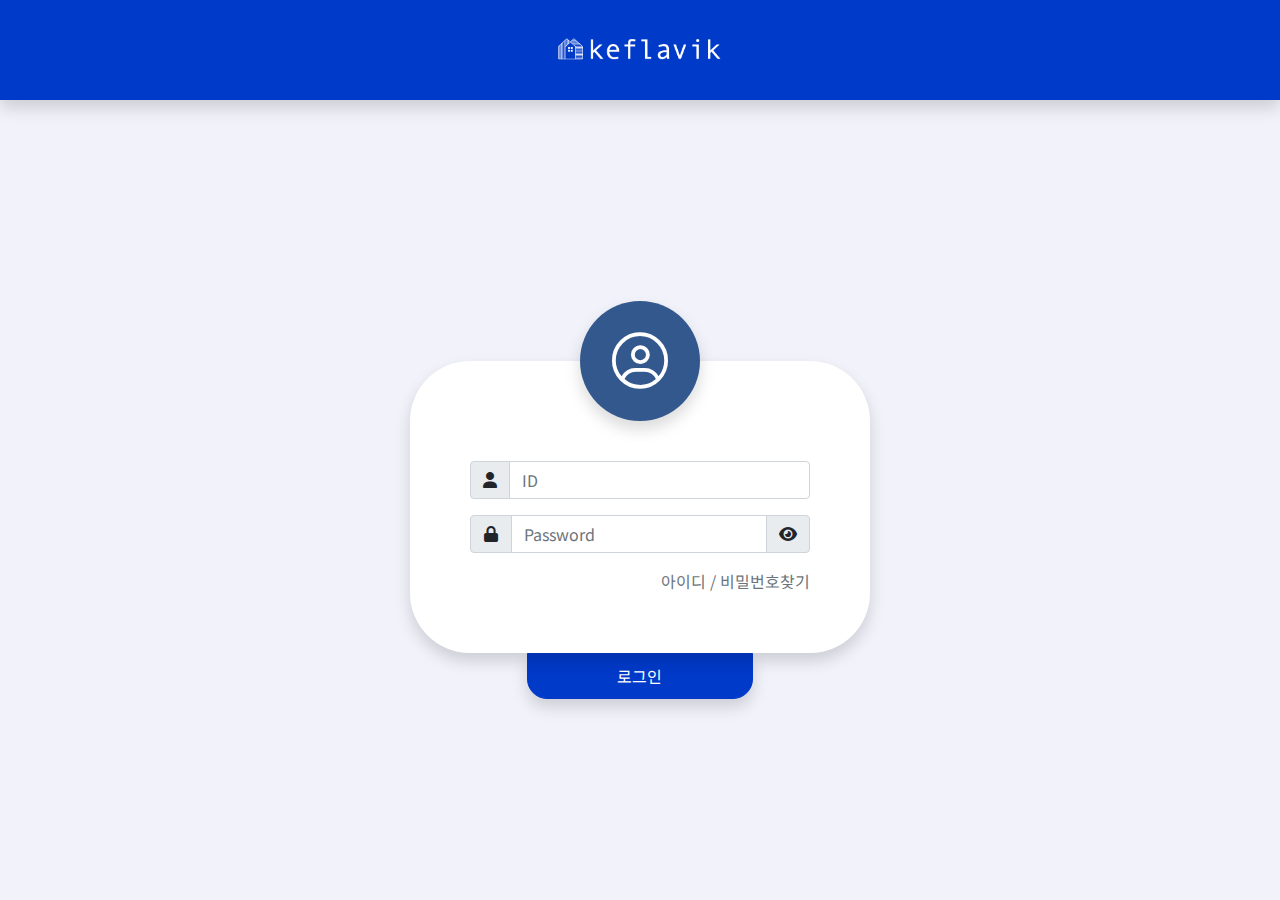
==== commit 13ef4b32: "Update" ====
--- a/login.html
+++ b/login.html
@@ -14,10 +14,12 @@
         <!-- <link rel="stylesheet" href="assets/vendors/fullcalendar-scheduler-5.11.3/css/main.min.css" /> -->
         <link rel="stylesheet" href="assets/vendors/font_awesome-6pro/font-awesome.min.css" />
         <link rel="stylesheet" href="assets/vendors/vanillajs-datepicker-1.2.0/css/datepicker-bs5.min.css"  />
-        <link rel="stylesheet" href="assets/vendors/select2-4.0.13/css/select2.min.css"  />
-        <link rel="stylesheet" href="assets/vendors/select2-4.0.13/css/select2-bootstrap-5-theme.min.css"  />
+        <link rel="stylesheet" href="assets/vendors/select2-4.1.x/css/select2.min.css"  />
+        <link rel="stylesheet" href="assets/vendors/select2-4.1.x/css/select2-bootstrap-5-theme.min.css"  />
         <link rel="stylesheet" href="assets/vendors/bootstrap-5.1.3/css/bootstrap.css" />
-        <link rel="stylesheet" href="assets/vendors/bootstrap-5.1.3/css/bootstrap-icons.css" />
+        <link rel="stylesheet" href="assets/vendors/toastui-calendar-2.1.3/toastui-calendar.min.css" />
+        <link rel="stylesheet" href="assets/vendors/filepond-4.30.4/css/filepond.css" />
+        <link rel="stylesheet" href="assets/vendors/filepond-4.30.4/css/filepond-plugin-image-preview.css" />
         <link rel="stylesheet" href="assets/styles/css/main.css" />
         <!-- <link rel="stylesheet" href="assets/calendar/css/main.min.css" /> -->
 
@@ -25,14 +27,25 @@
         <!-- JAVASCRIPTS -->
         <script src="assets/vendors/jquery-3.6.0/jquery-3.6.0.min.js"></script>
         <script src="assets/vendors/DataTables-1.13.1/js/datatables.min.js"></script>
-        <!-- <script src="assets/vendors/fullcalendar-scheduler-5.11.3/js/main.min.js"></script> -->
-        <!-- <script src="assets/vendors/fullcalendar-scheduler-5.11.3/js/locales-all.min.js"></script> -->
+        <script src="assets/vendors/fullcalendar-scheduler-5.11.3/js/main.min.js"></script>
+        <script src="assets/vendors/fullcalendar-scheduler-5.11.3/js/locales-all.min.js"></script>
         <script src="assets/vendors/vanillajs-datepicker-1.2.0/js/datepicker-full.min.js"></script>
         <script src="assets/vendors/vanillajs-datepicker-1.2.0/js/locales/ko.js"></script>
-        <script src="assets/vendors/easy-time-picker-bootstrap/dayjs.min.js"></script>
-        <script src="assets/vendors/easy-time-picker-bootstrap/timepicker-bs4.js"></script>
+        <!-- <script src="assets/vendors/easy-time-picker-bootstrap/dayjs.min.js"></script>
+        <script src="assets/vendors/easy-time-picker-bootstrap/timepicker-bs4.js"></script> -->
         <script src="assets/vendors/bootstrap-5.1.3/js/bootstrap.bundle.js"></script>
-        <script src="assets/vendors/select2-4.0.13/js/select2.min.js"></script>
+        <script src="assets/vendors/select2-4.1.x/js/select2.min.js"></script>
+        <script src="assets/vendors/filepond-4.30.4/js/filepond-plugin-image-preview.js"></script>
+        <script src="assets/vendors/filepond-4.30.4/js/filepond-plugin-image-resize.js"></script>
+        <script src="assets/vendors/filepond-4.30.4/js/filepond-plugin-image-transform.js"></script>
+        <script src="assets/vendors/filepond-4.30.4/js/filepond.js"></script>
+        <script src="assets/vendors/filepond-4.30.4/js/filepond.jquery.js"></script>
+        <script src="assets/vendors/toastui-calendar-2.1.3/toastui-calendar.ie11.min.js"></script>
+        <script src="assets/vendors/toastui-calendar-2.1.3/toastui-calendar.min.js"></script>
+        <script src="assets/vendors/justValidate-4.0.1/just-validate.production.min.js"></script>
+
+
+
         <script src="assets/javascript/function.js"></script>
         <script src="assets/javascript/dom.js"></script>
         <script src="assets/javascript/main.js"></script>
@@ -40,6 +53,7 @@
         <!-- <script src="assets/calendar/js/script.js"></script> -->
 
         <!-- <script src="assets/javascript/scroll.js"></script> -->
+
         <title>Keflavik</title>
     </head>
     <body class="container-fluid bg-light vh-100">
@@ -48,34 +62,42 @@
         </header>
 
         <main id="login_main" class="d-flex justify-content-center align-items-center">
-            <section id="login_page">
-                <form action="" class="">
+            <section id="login_page" class="">
+                <form action="" class="" id="login_form">
                     <div class="login_avatar d-flex justify-content-center align-items-center bg-darkprimary text-white rounded-circle shadow">
                         <i class="fa-light fa-circle-user"></i>
                     </div>
                     <div class="login_inputs bg-white shadow">
-                        <div class="input-group mb-3 bg-light">
-                            <span class="input-group-text">
-                                <i class="fa-solid fa-user"></i>
-                            </span>
-                            <input type="text" class="form-control bg-light" id="login_username" placeholder="ID" aria-label="Username">
+                        <div class="mb-3">
+                            <div class="input-group rounded-0">
+                                <span class="input-group-text rounded-start" id="login_username_prepend">
+                                    <i class="fa-solid fa-user"></i>
+                                </span>
+                                <input type="text" class="form-control rounded-end" id="login_username" placeholder="ID" aria-describedby="login_username_prepend" required>
+                            </div>
                         </div>
 
-                        <div class="input-group mb-3">
-                            <span class="input-group-text">
-                                <i class="fa-solid fa-lock"></i>
-                            </span>
-                            <input type="password" class="form-control bg-light" id="login_password" placeholder="Password" aria-label="Password">
+                        <div class="mb-3">
+                            <div class="input-group rounded-0">
+                                <span class="input-group-text rounded-start" id="login_password_prepend">
+                                    <i class="fa-solid fa-lock"></i>
+                                </span>
+                                <input type="text" class="form-control" id="login_password" placeholder="Password" aria-label="Password" required>
+                                <span class="input-group-text rounded-end" id="password_toggle">
+                                    <i id="password_icon" class="fa-solid fa-eye"></i>
+                                </span>
+                            </div>
                         </div>
 
+                        <div id="message">
+
+                        </div>
                         <div>
                             <p class="text-end text-muted"> 아이디 / 비밀번호찾기 </p>
                         </div>
-
-                        
                     </div>
                     <div class="login_button text-center">
-                        <button class="btn btn-primary shadow"> 로그인 </button>
+                        <button id="login_submit" class="btn btn-primary shadow"> 로그인 </button>
                     </div>
                 </form>
             </section>
--- a/assets/vendors/toastui-calendar-2.1.3/toastui-calendar.min.css
+++ b/assets/vendors/toastui-calendar-2.1.3/toastui-calendar.min.css
@@ -0,0 +1,6 @@
+/*!
+ * TOAST UI Calendar 2nd Edition
+ * @version 2.1.3 | Tue Aug 16 2022
+ * @author NHN Cloud FE Development Lab <dl_javascript@nhn.com>
+ * @license MIT
+ */.toastui-calendar-holiday{color:red;font-size:15px}.toastui-calendar-layout{box-sizing:border-box;position:relative;white-space:nowrap}.toastui-calendar-layout *{box-sizing:border-box}.toastui-calendar-layout.toastui-calendar-dragging--move-event *{cursor:move}.toastui-calendar-layout.toastui-calendar-dragging--resize-horizontal-event *{cursor:col-resize}.toastui-calendar-layout.toastui-calendar-dragging--resize-vertical-event *{cursor:row-resize}.toastui-calendar-layout .toastui-calendar-panel-resizer{user-select:none}.toastui-calendar-layout .toastui-calendar-panel-resizer:hover{border-color:#999}.toastui-calendar-layout .toastui-calendar-panel-resizer-guide{position:absolute}.toastui-calendar-icon,.toastui-calendar-layout.toastui-calendar-horizontal .toastui-calendar-panel,.toastui-calendar-layout.toastui-calendar-horizontal .toastui-calendar-panel-resizer{display:inline-block;vertical-align:middle}.toastui-calendar-icon{height:14px;width:14px}.toastui-calendar-icon.toastui-calendar-ic-title{background:url([data-uri]) no-repeat}.toastui-calendar-icon.toastui-calendar-ic-location{background:url([data-uri]) no-repeat}.toastui-calendar-icon.toastui-calendar-ic-date{background:url([data-uri]) no-repeat}.toastui-calendar-icon.toastui-calendar-ic-state{background:url([data-uri]) no-repeat}.toastui-calendar-icon.toastui-calendar-ic-private{background:url([data-uri]) no-repeat}.toastui-calendar-icon.toastui-calendar-ic-public{background:url([data-uri]) no-repeat}.toastui-calendar-icon.toastui-calendar-ic-close{background:url([data-uri]) no-repeat}.toastui-calendar-icon.toastui-calendar-ic-user-b{background:url([data-uri]) no-repeat;top:-4px}.toastui-calendar-icon.toastui-calendar-ic-edit{background:url([data-uri]) no-repeat}.toastui-calendar-icon.toastui-calendar-ic-delete{background:url([data-uri]) no-repeat}.toastui-calendar-icon.toastui-calendar-ic-arrow-solid-top{background:url([data-uri]) no-repeat}.toastui-calendar-icon.toastui-calendar-ic-milestone{background:url([data-uri]) no-repeat}.toastui-calendar-icon.toastui-calendar-ic-arrow-left{background:url([data-uri]) no-repeat}.toastui-calendar-icon.toastui-calendar-ic-arrow-right{background:url([data-uri]) no-repeat}.toastui-calendar-icon.toastui-calendar-ic-handle-y{background:url([data-uri]) 50% no-repeat}.toastui-calendar-icon.toastui-calendar-ic-checkbox-normal{background:url([data-uri]) no-repeat}.toastui-calendar-icon.toastui-calendar-ic-checkbox-checked{background:url([data-uri]) no-repeat}.toastui-calendar-icon.toastui-calendar-ic-dropdown-arrow{background:url([data-uri]) no-repeat}.toastui-calendar-icon.toastui-calendar-open.toastui-calendar-ic-dropdown-arrow{background:url([data-uri]) no-repeat}.toastui-calendar-ic-location-b{background:url([data-uri]) no-repeat;top:-4px}.toastui-calendar-ic-state-b{background:url([data-uri]) no-repeat;top:-4px}.toastui-calendar-ic-repeat-b{background:url([data-uri]) no-repeat;top:-4px}.toastui-calendar-timegrid-time-column{font-size:11px;height:100%}.toastui-calendar-timegrid-time-column .toastui-calendar-timegrid-hour-rows{display:inline-block;height:100%;position:relative}.toastui-calendar-timegrid-time-column .toastui-calendar-timegrid-time{color:#333;position:absolute;right:5px;text-align:right}.toastui-calendar-timegrid-time-column .toastui-calendar-timegrid-time.toastui-calendar-timegrid-time-past{font-weight:400}.toastui-calendar-timegrid-time-column .toastui-calendar-timegrid-time.toastui-calendar-timegrid-time-first{line-height:normal;visibility:hidden}.toastui-calendar-timegrid-time-column .toastui-calendar-timegrid-time.toastui-calendar-timegrid-time-last{height:0;visibility:hidden}.toastui-calendar-timegrid-time-column .toastui-calendar-timegrid-time .toastui-calendar-timegrid-time-label,.toastui-calendar-timegrid-time-column .toastui-calendar-timegrid-time span{position:absolute;right:0;transform:translateY(-50%)}.toastui-calendar-timegrid-time-column .toastui-calendar-timegrid-current-time .toastui-calendar-timegrid-day-difference{bottom:100%;position:absolute;right:0}.toastui-calendar-timegrid-time-column .toastui-calendar-timegrid-time-hidden{visibility:hidden}.toastui-calendar-timegrid-time-column .toastui-calendar-timegrid-current-time{font-size:11px;font-weight:400;position:absolute;right:5px;text-align:right;transform:translateY(-50%)}.toastui-calendar-timezone-labels-slot{background-color:#fff;border-bottom:1px solid #e9e9e9;display:table;height:40px;position:absolute;table-layout:fixed}.toastui-calendar-timezone-labels-slot .toastui-calendar-timegrid-timezone-label{background-color:#fff;border-right:1px solid #e5e5e5;display:table-cell;font-size:11px;padding-right:5px;text-align:right;vertical-align:middle}.toastui-calendar-timezone-labels-slot .toastui-calendar-timegrid-timezone-collapse-button{background:transparent;border:1px solid #ddd;border-left:none;bottom:2px;cursor:pointer;position:absolute;top:2px;width:10px}.toastui-calendar-timezone-labels-slot .toastui-calendar-timegrid-timezone-collapse-button .toastui-calendar-icon{height:7px;transform:translateX(-50%);width:4px}.toastui-calendar-column{position:relative}.toastui-calendar-column .toastui-calendar-gridline-half{position:absolute;width:100%}.toastui-calendar-column .toastui-calendar-grid-selection{left:1px;padding:3px;position:absolute;right:10px}.toastui-calendar-column .toastui-calendar-grid-selection .toastui-calendar-grid-selection-label{font-size:11px;font-weight:700}.toastui-calendar-column .toastui-calendar-events{bottom:0;left:0;position:absolute;right:0;top:0}.toastui-calendar-panel.toastui-calendar-time{overflow-y:auto}.toastui-calendar-timegrid{height:200%;min-height:900px;position:relative;user-select:none}.toastui-calendar-timegrid .toastui-calendar-timegrid-scroll-area{height:100%;position:relative}.toastui-calendar-timegrid .toastui-calendar-columns{bottom:0;overflow:hidden;position:absolute;right:0;top:0}.toastui-calendar-timegrid .toastui-calendar-columns .toastui-calendar-gridline-half{position:absolute;width:100%}.toastui-calendar-timegrid .toastui-calendar-columns .toastui-calendar-column{display:inline-block;height:100%}.toastui-calendar-timegrid .toastui-calendar-timegrid-now-indicator{left:0;position:absolute;right:0}.toastui-calendar-timegrid .toastui-calendar-timegrid-now-indicator .toastui-calendar-timegrid-now-indicator-left{position:absolute}.toastui-calendar-timegrid .toastui-calendar-timegrid-now-indicator .toastui-calendar-timegrid-now-indicator-marker{border-radius:50%;height:9px;margin:-4px 0 0 -5px;position:absolute;width:9px}.toastui-calendar-timegrid .toastui-calendar-timegrid-now-indicator .toastui-calendar-timegrid-now-indicator-today{position:absolute}.toastui-calendar-timegrid .toastui-calendar-timegrid-now-indicator .toastui-calendar-timegrid-now-indicator-right{position:absolute;right:0}.toastui-calendar-event-background{position:absolute}.toastui-calendar-event-time{cursor:pointer;overflow:hidden;position:absolute}.toastui-calendar-event-time .toastui-calendar-event-time-content,.toastui-calendar-event-time .toastui-calendar-travel-time{font-size:12px;overflow:hidden;padding:1px 0 0 3px}.toastui-calendar-resize-handler-x{background:url([data-uri]) no-repeat bottom;bottom:1px;color:#fff;cursor:row-resize;height:8px;left:0;position:absolute;right:0;text-align:center}.toastui-calendar-weekday-event-title{display:block;font-size:12px;font-weight:700;overflow:hidden;padding-left:3px;text-overflow:ellipsis;white-space:nowrap}.toastui-calendar-weekday-event-dot{border-radius:50%;display:inline-block;float:left;height:8px;position:relative;top:8px;width:8px}.toastui-calendar-weekday-event-dot+.toastui-calendar-weekday-event-title{color:#333}.toastui-calendar-weekday-resize-handle{position:absolute;right:5px;top:0}.toastui-calendar-weekday-resize-handle.toastui-calendar-handle-y{cursor:col-resize}.toastui-calendar-grid-cell-date .toastui-calendar-weekday-grid-date.toastui-calendar-weekday-grid-date-decorator{background-color:#135de6;border-radius:50%;display:inline-block;font-weight:700;height:26px;line-height:26px;margin-left:2px;text-align:center;width:26px}.toastui-calendar-panel-title{display:table;float:left;height:100%;padding-right:5px}.toastui-calendar-panel-title .toastui-calendar-left-content{display:table-cell;font-size:11px;text-align:right;vertical-align:middle}.toastui-calendar-panel-grid-wrapper{overflow-y:hidden;position:relative}.toastui-calendar-panel .toastui-calendar-panel-grid-wrapper,.toastui-calendar-panel .toastui-calendar-panel-title{height:100%}.toastui-calendar-allday-panel{height:100%;overflow-y:hidden;position:relative}.toastui-calendar-allday-panel .toastui-calendar-grid-selection{position:absolute;right:10px;top:0;z-index:1}.toastui-calendar-panel-grid{height:100%;position:absolute}.toastui-calendar-panel-event-wrapper{height:100%;left:0;overflow-y:scroll;position:absolute;top:0;width:100%}.toastui-calendar-panel-event-wrapper .toastui-calendar-weekday-event-block{position:absolute}.toastui-calendar-panel-event-wrapper .toastui-calendar-weekday-event{background-color:rgba(218,27,27,.2);border-left:3px solid;border-color:#da1b1b;border-radius:0;color:#9a1313;cursor:pointer;height:18px;margin:0 10px 0 1px;position:relative}.toastui-calendar-panel-event-wrapper .toastui-calendar-weekday-exceed-right .toastui-calendar-weekday-event{margin-right:0}.toastui-calendar-panel-event{border:1px solid #333;position:absolute}.toastui-calendar-weekday-exceed-in-week{background-color:#fff;border:1px solid #ddd;bottom:5px;color:#000;cursor:pointer;font-size:12px;line-height:14px;margin-right:5px;padding:1px 5px;position:absolute;right:5px;z-index:1}.toastui-calendar-collapse-btn-icon{border-bottom:5px solid #4f5959;border-left:4px solid transparent;border-right:4px solid transparent;display:inline-block;height:0;margin:-1px -14px 0 -4px;vertical-align:middle;width:0}.toastui-calendar-day-view .toastui-calendar-panel:not(.toastui-calendar-time),.toastui-calendar-week-view .toastui-calendar-panel:not(.toastui-calendar-time){overflow-y:scroll}.toastui-calendar-floating-layer{z-index:1}.toastui-calendar-floating-layer *{box-sizing:border-box}.toastui-calendar-popup-overlay{height:100%;left:0;position:absolute;top:0;width:100%}.toastui-calendar-popup-container{box-shadow:0 2px 6px 0 rgba(0,0,0,.1);clear:both;font-weight:2.5;position:absolute;z-index:2}.toastui-calendar-popup-section{font-size:0;min-height:40px}.toastui-calendar-popup-button.toastui-calendar-popup-close{background-color:#fff;border:none;padding:0;position:absolute;right:10px;top:10px}.toastui-calendar-popup-button.toastui-calendar-popup-confirm{background-color:#ff6618;border:none;border-radius:40px;color:#fff;float:right;font-size:12px;font-weight:700;height:36px;width:96px}.toastui-calendar-dropdown-menu{background-color:#fff;border:1px solid #d5d5d5;border-radius:0 0 2px 2px;border-top:none;padding:4px 0;position:absolute;top:31px;width:100%;z-index:1}.toastui-calendar-dropdown-menu.toastui-calendar-open{display:block}.toastui-calendar-dropdown-menu-item{border:none;border-radius:2px;cursor:pointer;font-size:0;height:30px;padding:0 9px 0 12px;width:100%}.toastui-calendar-popup-arrow-border,.toastui-calendar-popup-arrow-fill{position:absolute}.toastui-calendar-see-more-container{display:block;position:absolute;z-index:1}.toastui-calendar-see-more{height:inherit;padding:5px}.toastui-calendar-more-title-date{color:#333;font-size:23px}.toastui-calendar-more-title-day{color:#333;font-size:12px}.toastui-calendar-month-more-list{overflow:auto;padding:0 17px}.toastui-calendar-see-more-header{border-bottom:none;position:relative}.toastui-calendar-form-container{background-color:#fff;border:1px solid #d5d5d5;border-radius:2px;box-shadow:0 2px 6px 0 rgba(0,0,0,.1);min-width:474px;padding:17px}.toastui-calendar-form-container .toastui-calendar-hidden-input{display:none}.toastui-calendar-form-container .toastui-calendar-grid-selection{font-size:11px;font-weight:700}.toastui-calendar-popup-section-item{border:1px solid #d5d5d5;border-radius:2px;display:inline-block;font-size:0;height:32px;padding:0 9px 0 12px}.toastui-calendar-popup-section-item input{border:none;display:inline-block;height:30px;outline:none}.toastui-calendar-popup-section-item .toastui-calendar-content{display:inline-block;font-size:12px;padding-left:8px;position:relative;text-align:left;vertical-align:middle}.toastui-calendar-popup-date-picker .toastui-calendar-content{max-width:125px}.toastui-calendar-dropdown-section{position:relative}.toastui-calendar-dropdown-section.toastui-calendar-calendar-section{width:176px}.toastui-calendar-dropdown-section .toastui-calendar-content{line-height:30px}.toastui-calendar-popup-section-title input{width:365px}.toastui-calendar-dot{border-radius:8px;height:12px;margin:1px;width:12px}.toastui-calendar-content.toastui-calendar-event-calendar{overflow:hidden;text-overflow:ellipsis;top:-1px;white-space:nowrap;width:125px}.toastui-calendar-popup-section-location .toastui-calendar-content{width:400px}.toastui-calendar-popup-section-allday{border:none;cursor:pointer;padding:0 0 0 8px}.toastui-calendar-popup-section-allday .toastui-calendar-ic-checkbox-normal{cursor:pointer;display:inline-block;height:14px;line-height:14px;margin:0;vertical-align:middle;width:14px}.toastui-calendar-popup-section-allday .toastui-calendar-content{padding-left:4px}.toastui-calendar-popup-date-picker{width:176px}.toastui-calendar-datepicker-container>div{z-index:1}.toastui-calendar-popup-date-dash{color:#d5d5d5;font-size:12px;height:32px;padding:0 4px;vertical-align:middle}.toastui-calendar-popup-button{background:#fff;border:1px solid #d5d5d5;border-radius:2px;color:#333;cursor:pointer;font-size:12px;outline:none;text-align:center}.toastui-calendar-popup-button.toastui-calendar-popup-section-private{font-size:0;height:32px;margin-left:4px;padding:8px}.toastui-calendar-popup-button .toastui-calendar-event-state{overflow:hidden;text-overflow:ellipsis;white-space:nowrap;width:58px}.toastui-calendar-dropdown-section.toastui-calendar-state-section{width:109px}.toastui-calendar-dropdown-section.toastui-calendar-state-section .toastui-calendar-popup-button{width:100%}.toastui-calendar-state-section .toastui-calendar-content{overflow:hidden;text-overflow:ellipsis;white-space:nowrap;width:58px}.toastui-calendar-popup-section-item.toastui-calendar-dropdown-menu-item{border:none;cursor:pointer;display:block;height:30px}.toastui-calendar-dropdown-menu-item .toastui-calendar-content{display:inline-block;font-size:12px;padding-left:8px;position:relative;text-align:left;vertical-align:middle}.toastui-calendar-popup-section-item.toastui-calendar-popup-button{font-size:0;height:32px;top:-1px}.toastui-calendar-popup-arrow.toastui-calendar-top .toastui-calendar-popup-arrow-border{border:8px solid transparent;border-bottom:8px solid #d5d5d5;border-top:none;left:calc(50% - 8px);top:-7px}.toastui-calendar-popup-arrow.toastui-calendar-top .toastui-calendar-popup-arrow-fill{border:7px solid transparent;border-bottom:7px solid #fff;border-top:none;left:-7px;top:1px}.toastui-calendar-popup-arrow.toastui-calendar-bottom .toastui-calendar-popup-arrow-border{border:8px solid transparent;border-bottom:none;border-top-color:#d5d5d5;bottom:-7px}.toastui-calendar-popup-arrow.toastui-calendar-bottom .toastui-calendar-popup-arrow-fill{border:7px solid transparent;border-bottom:none;border-top-color:#fff;bottom:1px;left:-7px}.toastui-calendar-detail-container{background-color:#fff;border:1px solid #d5d5d5;border-radius:2px;box-shadow:0 2px 6px 0 rgba(0,0,0,.1);min-width:301px;padding:17px 17px 0;width:301px}.toastui-calendar-detail-container .toastui-calendar-section-header{margin-bottom:6px}.toastui-calendar-detail-container .toastui-calendar-section-detail{margin-bottom:16px}.toastui-calendar-detail-container .toastui-calendar-section-button{border-top:1px solid #e5e5e5;font-size:0}.toastui-calendar-detail-container .toastui-calendar-content{font-size:12px;height:24px;line-height:2}.toastui-calendar-detail-container .toastui-calendar-icon{background-size:12px;height:12px;margin-right:8px;position:relative;width:12px}.toastui-calendar-detail-container .toastui-calendar-calendar-dot{border-radius:50%;height:10px;margin-right:10px;top:-4px;width:10px}.toastui-calendar-event-title{font-size:15px;font-weight:700;line-height:1.6;word-break:break-all}.toastui-calendar-detail-item-indent{padding-left:20px;text-indent:-20px}.toastui-calendar-delete-button,.toastui-calendar-edit-button{background:none;border:none;cursor:pointer;display:inline-block;outline:none;padding:7px 9px 11px;width:calc(50% - 1px)}.toastui-calendar-vertical-line{background:#e5e5e5;display:inline-block;height:14px;margin-top:-7px;vertical-align:middle;width:1px}.toastui-calendar-section-button .toastui-calendar-icon{margin-right:4px;top:-3px}.toastui-calendar-section-button .toastui-calendar-content{position:relative;top:2px}.toastui-calendar-popup-top-line{border:none;border-radius:2px 2px 0 0;height:4px;position:absolute;top:0;width:100%}.toastui-calendar-popup-arrow.toastui-calendar-left .toastui-calendar-popup-arrow-border{border:8px solid transparent;border-left:none;border-right-color:#d5d5d5;left:-7px}.toastui-calendar-popup-arrow.toastui-calendar-left .toastui-calendar-popup-arrow-fill{border:7px solid transparent;border-left:none;border-right-color:#fff;left:1px;top:-7px}.toastui-calendar-popup-arrow.toastui-calendar-right .toastui-calendar-popup-arrow-border{border:8px solid transparent;border-left:8px solid #d5d5d5;border-right:none;right:-7px}.toastui-calendar-popup-arrow.toastui-calendar-right .toastui-calendar-popup-arrow-fill{border:7px solid transparent;border-left:7px solid #fff;border-right:none;right:1px;top:-7px}.toastui-calendar-day-name-container,.toastui-calendar-day-names{position:relative}.toastui-calendar-day-name-item{font-size:12px;font-weight:400;padding:0 10px;position:absolute;text-align:left}.toastui-calendar-day-name-item.toastui-calendar-week{height:42px;line-height:38px}.toastui-calendar-day-name-item.toastui-calendar-month{height:31px;line-height:31px}.toastui-calendar-day-view-day-names,.toastui-calendar-week-view-day-names{border-bottom:1px solid #e5e5e5}.toastui-calendar-day-names.toastui-calendar-week{height:42px;padding-left:0;text-align:left}.toastui-calendar-day-names.toastui-calendar-month{font-size:12px;font-weight:400;height:31px;padding:0 10px;text-align:left}.toastui-calendar-day-name__date{font-size:26px}.toastui-calendar-day-name__name{font-size:12px}.toastui-calendar-layout.toastui-calendar-month{height:100%}.toastui-calendar-month .toastui-calendar-day-names{height:31px}.toastui-calendar-month .toastui-calendar-month-daygrid{height:calc(100% - 31px);position:relative}.toastui-calendar-month-week-item{position:relative}.toastui-calendar-weekday-grid{height:100%;min-height:inherit;position:absolute;width:100%}.toastui-calendar-daygrid-cell{height:100%;min-height:inherit;padding:3px 0;position:absolute}.toastui-calendar-daygrid-cell+.toastui-calendar-daygrid-cell{border-left:1px solid #e5e5e5}.toastui-calendar-grid-cell-date{display:inline-block;height:27px;line-height:1.7;text-align:center;width:27px}.toastui-calendar-grid-cell-footer{bottom:0;position:absolute;width:100%}.toastui-calendar-grid-cell-more-events{background-color:transparent;border:none;color:#aaa;cursor:pointer;float:right;font-size:11px;font-weight:700;height:27px;line-height:27px;padding:0 5px;text-align:center}.toastui-calendar-weekday-events{font-size:12px;left:0;position:absolute;top:0;width:100%}.toastui-calendar-weekday-event{cursor:pointer}.toastui-calendar-weekday{height:100%}.toastui-calendar-weekday .toastui-calendar-grid-selection{position:absolute}--- a/assets/vendors/filepond-4.30.4/css/filepond.css
+++ b/assets/vendors/filepond-4.30.4/css/filepond.css
@@ -0,0 +1,1047 @@
+/*!
+ * FilePond 4.30.4
+ * Licensed under MIT, https://opensource.org/licenses/MIT/
+ * Please visit https://pqina.nl/filepond/ for details.
+ */
+
+/* eslint-disable */
+.filepond--assistant {
+    position: absolute;
+    overflow: hidden;
+    height: 1px;
+    width: 1px;
+    padding: 0;
+    border: 0;
+    clip: rect(1px, 1px, 1px, 1px);
+    -webkit-clip-path: inset(50%);
+    clip-path: inset(50%);
+    white-space: nowrap;
+}
+/* Hard to override styles */
+.filepond--browser.filepond--browser {
+    /* is positioned absolute so it is focusable for form validation errors */
+    position: absolute;
+    margin: 0;
+    padding: 0;
+
+    /* is positioned ~behind drop label */
+    left: 1em;
+    top: 1.75em;
+    width: calc(100% - 2em);
+
+    /* hide visually */
+    opacity: 0;
+    font-size: 0; /* removes text cursor in Internet Explorer 11 */
+}
+.filepond--data {
+    position: absolute;
+    width: 0;
+    height: 0;
+    padding: 0;
+    margin: 0;
+    border: none;
+    visibility: hidden;
+    pointer-events: none;
+    contain: strict;
+}
+.filepond--drip {
+    position: absolute;
+    top: 0;
+    left: 0;
+    right: 0;
+    bottom: 0;
+    overflow: hidden;
+    opacity: 0.1;
+
+    /* can't interact with this element */
+    pointer-events: none;
+
+    /* inherit border radius from parent (needed for drip-blob cut of) */
+    border-radius: 0.5em;
+
+    /* this seems to prevent Chrome from redrawing this layer constantly */
+    background: rgba(0, 0, 0, 0.01);
+}
+.filepond--drip-blob {
+    position: absolute;
+    -webkit-transform-origin: center center;
+    transform-origin: center center;
+    top: 0;
+    left: 0;
+    width: 8em;
+    height: 8em;
+    margin-left: -4em;
+    margin-top: -4em;
+    background: #292625;
+    border-radius: 50%;
+
+    /* will be animated */
+    will-change: transform, opacity;
+}
+.filepond--drop-label {
+    position: absolute;
+    left: 0;
+    right: 0;
+    top: 0;
+    margin: 0;
+    color: #4f4f4f;
+
+    /* center contents */
+    display: flex;
+    justify-content: center;
+    align-items: center;
+
+    /* fixes IE11 centering problems (is overruled by label min-height) */
+    height: 0px;
+
+    /* dont allow selection */
+    -webkit-user-select: none;
+    -moz-user-select: none;
+    -ms-user-select: none;
+    user-select: none;
+
+    /* will be animated */
+    will-change: transform, opacity;
+}
+/* Hard to override styles on purpose */
+.filepond--drop-label.filepond--drop-label label {
+    display: block;
+    margin: 0;
+    padding: 0.5em; /* use padding instead of margin so click area is not impacted */
+}
+.filepond--drop-label label {
+    cursor: default;
+    font-size: 0.875em;
+    font-weight: normal;
+    text-align: center;
+    line-height: 1.5;
+}
+.filepond--label-action {
+    text-decoration: underline;
+    -webkit-text-decoration-skip: ink;
+    text-decoration-skip-ink: auto;
+    -webkit-text-decoration-color: #a7a4a4;
+    text-decoration-color: #a7a4a4;
+    cursor: pointer;
+}
+.filepond--root[data-disabled] .filepond--drop-label label {
+    opacity: 0.5;
+}
+/* Hard to override styles */
+.filepond--file-action-button.filepond--file-action-button {
+    font-size: 1em;
+    width: 1.625em;
+    height: 1.625em;
+
+    font-family: inherit;
+    line-height: inherit;
+
+    margin: 0;
+    padding: 0;
+    border: none;
+    outline: none;
+
+    will-change: transform, opacity;
+
+    /* hidden label */
+}
+.filepond--file-action-button.filepond--file-action-button span {
+    position: absolute;
+    overflow: hidden;
+    height: 1px;
+    width: 1px;
+    padding: 0;
+    border: 0;
+    clip: rect(1px, 1px, 1px, 1px);
+    -webkit-clip-path: inset(50%);
+    clip-path: inset(50%);
+    white-space: nowrap;
+}
+.filepond--file-action-button.filepond--file-action-button {
+    /* scale SVG to fill button */
+}
+.filepond--file-action-button.filepond--file-action-button svg {
+    width: 100%;
+    height: 100%;
+}
+.filepond--file-action-button.filepond--file-action-button {
+    /* bigger touch area */
+}
+.filepond--file-action-button.filepond--file-action-button::after {
+    position: absolute;
+    left: -0.75em;
+    right: -0.75em;
+    top: -0.75em;
+    bottom: -0.75em;
+    content: '';
+}
+/* Soft styles */
+.filepond--file-action-button {
+    /* use default arrow cursor */
+    cursor: auto;
+
+    /* reset default button styles */
+    color: #fff;
+
+    /* set default look n feel */
+    border-radius: 50%;
+    background-color: rgba(0, 0, 0, 0.5);
+    background-image: none;
+
+    /* we animate box shadow on focus */
+    /* it's only slightly slower than animating */
+    /* a pseudo-element with transforms and renders */
+    /* a lot better on chrome */
+    box-shadow: 0 0 0 0 rgba(255, 255, 255, 0);
+    transition: box-shadow 0.25s ease-in;
+}
+.filepond--file-action-button:hover,
+.filepond--file-action-button:focus {
+    box-shadow: 0 0 0 0.125em rgba(255, 255, 255, 0.9);
+}
+.filepond--file-action-button[disabled] {
+    color: rgba(255, 255, 255, 0.5);
+    background-color: rgba(0, 0, 0, 0.25);
+}
+.filepond--file-action-button[hidden] {
+    display: none;
+}
+/* edit button */
+.filepond--action-edit-item.filepond--action-edit-item {
+    width: 2em;
+    height: 2em;
+    padding: 0.1875em;
+}
+.filepond--action-edit-item.filepond--action-edit-item[data-align*='center'] {
+    margin-left: -0.1875em;
+}
+.filepond--action-edit-item.filepond--action-edit-item[data-align*='bottom'] {
+    margin-bottom: -0.1875em;
+}
+.filepond--action-edit-item-alt {
+    border: none;
+    line-height: inherit;
+    background: transparent;
+    font-family: inherit;
+    color: inherit;
+    outline: none;
+    padding: 0;
+    margin: 0 0 0 0.25em;
+    pointer-events: all;
+    position: absolute;
+}
+.filepond--action-edit-item-alt svg {
+    width: 1.3125em;
+    height: 1.3125em;
+}
+.filepond--action-edit-item-alt span {
+    font-size: 0;
+    opacity: 0;
+}
+.filepond--file-info {
+    position: static;
+    display: flex;
+    flex-direction: column;
+    align-items: flex-start;
+    flex: 1;
+    margin: 0 0.5em 0 0;
+    min-width: 0;
+
+    /* will be animated */
+    will-change: transform, opacity;
+
+    /* can't do anything with this info */
+    pointer-events: none;
+    -webkit-user-select: none;
+    -moz-user-select: none;
+    -ms-user-select: none;
+    user-select: none;
+
+    /* no margins on children */
+}
+.filepond--file-info * {
+    margin: 0;
+}
+.filepond--file-info {
+    /* we don't want to have these overrules so these selectors are a bit more specific */
+}
+.filepond--file-info .filepond--file-info-main {
+    font-size: 0.75em;
+    line-height: 1.2;
+
+    /* we want ellipsis if this bar gets too wide */
+    text-overflow: ellipsis;
+    overflow: hidden;
+    white-space: nowrap;
+    width: 100%;
+}
+.filepond--file-info .filepond--file-info-sub {
+    font-size: 0.625em;
+    opacity: 0.5;
+    transition: opacity 0.25s ease-in-out;
+    white-space: nowrap;
+}
+.filepond--file-info .filepond--file-info-sub:empty {
+    display: none;
+}
+.filepond--file-status {
+    position: static;
+    display: flex;
+    flex-direction: column;
+    align-items: flex-end;
+    flex-grow: 0;
+    flex-shrink: 0;
+
+    margin: 0;
+    min-width: 2.25em;
+    text-align: right;
+
+    /* will be animated */
+    will-change: transform, opacity;
+
+    /* can't do anything with this info */
+    pointer-events: none;
+    -webkit-user-select: none;
+    -moz-user-select: none;
+    -ms-user-select: none;
+    user-select: none;
+
+    /* no margins on children */
+}
+.filepond--file-status * {
+    margin: 0;
+    white-space: nowrap;
+}
+.filepond--file-status {
+    /* font sizes */
+}
+.filepond--file-status .filepond--file-status-main {
+    font-size: 0.75em;
+    line-height: 1.2;
+}
+.filepond--file-status .filepond--file-status-sub {
+    font-size: 0.625em;
+    opacity: 0.5;
+    transition: opacity 0.25s ease-in-out;
+}
+/* Hard to override styles */
+.filepond--file-wrapper.filepond--file-wrapper {
+    border: none;
+    margin: 0;
+    padding: 0;
+    min-width: 0;
+    height: 100%;
+
+    /* hide legend for visual users */
+}
+.filepond--file-wrapper.filepond--file-wrapper > legend {
+    position: absolute;
+    overflow: hidden;
+    height: 1px;
+    width: 1px;
+    padding: 0;
+    border: 0;
+    clip: rect(1px, 1px, 1px, 1px);
+    -webkit-clip-path: inset(50%);
+    clip-path: inset(50%);
+    white-space: nowrap;
+}
+.filepond--file {
+    position: static;
+    display: flex;
+    height: 100%;
+    align-items: flex-start;
+
+    padding: 0.5625em 0.5625em;
+
+    color: #fff;
+    border-radius: 0.5em;
+
+    /* control positions */
+}
+.filepond--file .filepond--file-status {
+    margin-left: auto;
+    margin-right: 2.25em;
+}
+.filepond--file .filepond--processing-complete-indicator {
+    pointer-events: none;
+    -webkit-user-select: none;
+    -moz-user-select: none;
+    -ms-user-select: none;
+    user-select: none;
+    z-index: 3;
+}
+.filepond--file .filepond--processing-complete-indicator,
+.filepond--file .filepond--progress-indicator,
+.filepond--file .filepond--file-action-button {
+    position: absolute;
+}
+.filepond--file {
+    /* .filepond--file-action-button */
+}
+.filepond--file [data-align*='left'] {
+    left: 0.5625em;
+}
+.filepond--file [data-align*='right'] {
+    right: 0.5625em;
+}
+.filepond--file [data-align*='center'] {
+    left: calc(50% - 0.8125em); /* .8125 is half of button width */
+}
+.filepond--file [data-align*='bottom'] {
+    bottom: 1.125em;
+}
+.filepond--file [data-align='center'] {
+    top: calc(50% - 0.8125em);
+}
+.filepond--file .filepond--progress-indicator {
+    margin-top: 0.1875em;
+}
+.filepond--file .filepond--progress-indicator[data-align*='right'] {
+    margin-right: 0.1875em;
+}
+.filepond--file .filepond--progress-indicator[data-align*='left'] {
+    margin-left: 0.1875em;
+}
+/* make sure text does not overlap */
+[data-filepond-item-state='cancelled'] .filepond--file-info,
+[data-filepond-item-state*='invalid'] .filepond--file-info,
+[data-filepond-item-state*='error'] .filepond--file-info {
+    margin-right: 2.25em;
+}
+[data-filepond-item-state~='processing'] .filepond--file-status-sub {
+    opacity: 0;
+}
+[data-filepond-item-state~='processing']
+    .filepond--action-abort-item-processing
+    ~ .filepond--file-status
+    .filepond--file-status-sub {
+    opacity: 0.5;
+}
+[data-filepond-item-state='processing-error'] .filepond--file-status-sub {
+    opacity: 0;
+}
+[data-filepond-item-state='processing-error']
+    .filepond--action-retry-item-processing
+    ~ .filepond--file-status
+    .filepond--file-status-sub {
+    opacity: 0.5;
+}
+[data-filepond-item-state='processing-complete'] {
+    /* busy state */
+}
+[data-filepond-item-state='processing-complete'] .filepond--action-revert-item-processing svg {
+    -webkit-animation: fall 0.5s 0.125s linear both;
+    animation: fall 0.5s 0.125s linear both;
+}
+[data-filepond-item-state='processing-complete'] {
+    /* hide details by default, only show when can revert */
+}
+[data-filepond-item-state='processing-complete'] .filepond--file-status-sub {
+    opacity: 0.5;
+}
+[data-filepond-item-state='processing-complete']
+    .filepond--processing-complete-indicator:not([style*='hidden'])
+    ~ .filepond--file-status
+    .filepond--file-status-sub {
+    opacity: 0;
+}
+[data-filepond-item-state='processing-complete'] .filepond--file-info-sub {
+    opacity: 0;
+}
+[data-filepond-item-state='processing-complete']
+    .filepond--action-revert-item-processing
+    ~ .filepond--file-info
+    .filepond--file-info-sub {
+    opacity: 0.5;
+}
+/* file state can be invalid or error, both are visually similar but */
+/* having them as separate states might be useful */
+[data-filepond-item-state*='invalid'] .filepond--panel,
+[data-filepond-item-state*='invalid'] .filepond--file-wrapper,
+[data-filepond-item-state*='error'] .filepond--panel,
+[data-filepond-item-state*='error'] .filepond--file-wrapper {
+    -webkit-animation: shake 0.65s linear both;
+    animation: shake 0.65s linear both;
+}
+/* spins progress indicator when file is marked as busy */
+[data-filepond-item-state*='busy'] .filepond--progress-indicator svg {
+    -webkit-animation: spin 1s linear infinite;
+    animation: spin 1s linear infinite;
+}
+/**
+ * States
+ */
+@-webkit-keyframes spin {
+    0% {
+        -webkit-transform: rotateZ(0deg);
+        transform: rotateZ(0deg);
+    }
+
+    100% {
+        -webkit-transform: rotateZ(360deg);
+        transform: rotateZ(360deg);
+    }
+}
+@keyframes spin {
+    0% {
+        -webkit-transform: rotateZ(0deg);
+        transform: rotateZ(0deg);
+    }
+
+    100% {
+        -webkit-transform: rotateZ(360deg);
+        transform: rotateZ(360deg);
+    }
+}
+@-webkit-keyframes shake {
+    10%,
+    90% {
+        -webkit-transform: translateX(-0.0625em);
+        transform: translateX(-0.0625em);
+    }
+
+    20%,
+    80% {
+        -webkit-transform: translateX(0.125em);
+        transform: translateX(0.125em);
+    }
+
+    30%,
+    50%,
+    70% {
+        -webkit-transform: translateX(-0.25em);
+        transform: translateX(-0.25em);
+    }
+
+    40%,
+    60% {
+        -webkit-transform: translateX(0.25em);
+        transform: translateX(0.25em);
+    }
+}
+@keyframes shake {
+    10%,
+    90% {
+        -webkit-transform: translateX(-0.0625em);
+        transform: translateX(-0.0625em);
+    }
+
+    20%,
+    80% {
+        -webkit-transform: translateX(0.125em);
+        transform: translateX(0.125em);
+    }
+
+    30%,
+    50%,
+    70% {
+        -webkit-transform: translateX(-0.25em);
+        transform: translateX(-0.25em);
+    }
+
+    40%,
+    60% {
+        -webkit-transform: translateX(0.25em);
+        transform: translateX(0.25em);
+    }
+}
+@-webkit-keyframes fall {
+    0% {
+        opacity: 0;
+        -webkit-transform: scale(0.5);
+        transform: scale(0.5);
+        -webkit-animation-timing-function: ease-out;
+        animation-timing-function: ease-out;
+    }
+
+    70% {
+        opacity: 1;
+        -webkit-transform: scale(1.1);
+        transform: scale(1.1);
+        -webkit-animation-timing-function: ease-in-out;
+        animation-timing-function: ease-in-out;
+    }
+
+    100% {
+        -webkit-transform: scale(1);
+        transform: scale(1);
+        -webkit-animation-timing-function: ease-out;
+        animation-timing-function: ease-out;
+    }
+}
+@keyframes fall {
+    0% {
+        opacity: 0;
+        -webkit-transform: scale(0.5);
+        transform: scale(0.5);
+        -webkit-animation-timing-function: ease-out;
+        animation-timing-function: ease-out;
+    }
+
+    70% {
+        opacity: 1;
+        -webkit-transform: scale(1.1);
+        transform: scale(1.1);
+        -webkit-animation-timing-function: ease-in-out;
+        animation-timing-function: ease-in-out;
+    }
+
+    100% {
+        -webkit-transform: scale(1);
+        transform: scale(1);
+        -webkit-animation-timing-function: ease-out;
+        animation-timing-function: ease-out;
+    }
+}
+/* ignore all other interaction elements while dragging a file */
+.filepond--hopper[data-hopper-state='drag-over'] > * {
+    pointer-events: none;
+}
+/* capture all hit tests using a hidden layer, this speeds up the event flow */
+.filepond--hopper[data-hopper-state='drag-over']::after {
+    content: '';
+    position: absolute;
+    left: 0;
+    top: 0;
+    right: 0;
+    bottom: 0;
+    z-index: 100;
+}
+.filepond--progress-indicator {
+    z-index: 103;
+}
+.filepond--file-action-button {
+    z-index: 102;
+}
+.filepond--file-status {
+    z-index: 101;
+}
+.filepond--file-info {
+    z-index: 100;
+}
+.filepond--item {
+    position: absolute;
+    top: 0;
+    left: 0;
+    right: 0;
+    z-index: 1;
+
+    padding: 0;
+    margin: 0.25em;
+
+    will-change: transform, opacity;
+
+    /* item children order */
+}
+.filepond--item > .filepond--panel {
+    z-index: -1;
+}
+/* has a slight shadow */
+.filepond--item > .filepond--panel .filepond--panel-bottom {
+    box-shadow: 0 0.0625em 0.125em -0.0625em rgba(0, 0, 0, 0.25);
+}
+.filepond--item {
+    /* drag related */
+}
+.filepond--item > .filepond--file-wrapper,
+.filepond--item > .filepond--panel {
+    transition: opacity 0.15s ease-out;
+}
+.filepond--item[data-drag-state] {
+    cursor: -webkit-grab;
+    cursor: grab;
+}
+.filepond--item[data-drag-state] > .filepond--panel {
+    transition: box-shadow 0.125s ease-in-out;
+    box-shadow: 0 0 0 rgba(0, 0, 0, 0);
+}
+.filepond--item[data-drag-state='drag'] {
+    cursor: -webkit-grabbing;
+    cursor: grabbing;
+}
+.filepond--item[data-drag-state='drag'] > .filepond--panel {
+    box-shadow: 0 0.125em 0.3125em rgba(0, 0, 0, 0.325);
+}
+.filepond--item[data-drag-state]:not([data-drag-state='idle']) {
+    z-index: 2;
+}
+/* states */
+.filepond--item-panel {
+    background-color: #64605e;
+}
+[data-filepond-item-state='processing-complete'] .filepond--item-panel {
+    background-color: #369763;
+}
+[data-filepond-item-state*='invalid'] .filepond--item-panel,
+[data-filepond-item-state*='error'] .filepond--item-panel {
+    background-color: #c44e47;
+}
+/* style of item panel */
+.filepond--item-panel {
+    border-radius: 0.5em;
+    transition: background-color 0.25s;
+}
+/* normal mode */
+.filepond--list-scroller {
+    position: absolute;
+    top: 0;
+    left: 0;
+    right: 0;
+    margin: 0;
+    will-change: transform;
+}
+/* scroll mode */
+.filepond--list-scroller[data-state='overflow'] .filepond--list {
+    bottom: 0;
+    right: 0;
+}
+.filepond--list-scroller[data-state='overflow'] {
+    overflow-y: scroll;
+    overflow-x: hidden;
+    -webkit-overflow-scrolling: touch;
+    -webkit-mask: linear-gradient(to bottom, #000 calc(100% - 0.5em), transparent 100%);
+    mask: linear-gradient(to bottom, #000 calc(100% - 0.5em), transparent 100%);
+}
+/* style scrollbar */
+.filepond--list-scroller::-webkit-scrollbar {
+    background: transparent;
+}
+.filepond--list-scroller::-webkit-scrollbar:vertical {
+    width: 1em;
+}
+.filepond--list-scroller::-webkit-scrollbar:horizontal {
+    height: 0;
+}
+.filepond--list-scroller::-webkit-scrollbar-thumb {
+    background-color: rgba(0, 0, 0, 0.3);
+    border-radius: 99999px;
+    border: 0.3125em solid transparent;
+    background-clip: content-box;
+}
+/* hard to overide styles on purpose */
+.filepond--list.filepond--list {
+    position: absolute;
+    top: 0;
+    margin: 0;
+    padding: 0;
+    list-style-type: none;
+
+    /* prevents endless paint calls on filepond--list-scroller */
+    will-change: transform;
+}
+/* used for padding so allowed to be restyled */
+.filepond--list {
+    left: 0.75em;
+    right: 0.75em;
+}
+.filepond--root[data-style-panel-layout~='integrated'] {
+    width: 100%;
+    height: 100%;
+    max-width: none;
+    margin: 0;
+}
+.filepond--root[data-style-panel-layout~='circle'] .filepond--panel-root,
+.filepond--root[data-style-panel-layout~='integrated'] .filepond--panel-root {
+    border-radius: 0;
+}
+.filepond--root[data-style-panel-layout~='circle'] .filepond--panel-root > *,
+.filepond--root[data-style-panel-layout~='integrated'] .filepond--panel-root > * {
+    display: none;
+}
+.filepond--root[data-style-panel-layout~='circle'] .filepond--drop-label,
+.filepond--root[data-style-panel-layout~='integrated'] .filepond--drop-label {
+    bottom: 0;
+    height: auto;
+    display: flex;
+    justify-content: center;
+    align-items: center;
+    z-index: 7;
+}
+.filepond--root[data-style-panel-layout~='circle'],
+.filepond--root[data-style-panel-layout~='integrated'] {
+    /* we're only loading one item, this makes the intro animation a bit nicer */
+}
+.filepond--root[data-style-panel-layout~='circle'] .filepond--item-panel,
+.filepond--root[data-style-panel-layout~='integrated'] .filepond--item-panel {
+    display: none;
+}
+.filepond--root[data-style-panel-layout~='compact'] .filepond--list-scroller,
+.filepond--root[data-style-panel-layout~='integrated'] .filepond--list-scroller {
+    overflow: hidden;
+    height: 100%;
+    margin-top: 0;
+    margin-bottom: 0;
+}
+.filepond--root[data-style-panel-layout~='compact'] .filepond--list,
+.filepond--root[data-style-panel-layout~='integrated'] .filepond--list {
+    left: 0;
+    right: 0;
+    height: 100%;
+}
+.filepond--root[data-style-panel-layout~='compact'] .filepond--item,
+.filepond--root[data-style-panel-layout~='integrated'] .filepond--item {
+    margin: 0;
+}
+.filepond--root[data-style-panel-layout~='compact'] .filepond--file-wrapper,
+.filepond--root[data-style-panel-layout~='integrated'] .filepond--file-wrapper {
+    height: 100%;
+}
+.filepond--root[data-style-panel-layout~='compact'] .filepond--drop-label,
+.filepond--root[data-style-panel-layout~='integrated'] .filepond--drop-label {
+    z-index: 7;
+}
+.filepond--root[data-style-panel-layout~='circle'] {
+    border-radius: 99999rem;
+    overflow: hidden;
+}
+.filepond--root[data-style-panel-layout~='circle'] > .filepond--panel {
+    border-radius: inherit;
+}
+.filepond--root[data-style-panel-layout~='circle'] > .filepond--panel > * {
+    display: none;
+}
+.filepond--root[data-style-panel-layout~='circle'] {
+    /* circle cuts of this info, so best to hide it */
+}
+.filepond--root[data-style-panel-layout~='circle'] .filepond--file-info {
+    display: none;
+}
+.filepond--root[data-style-panel-layout~='circle'] .filepond--file-status {
+    display: none;
+}
+.filepond--root[data-style-panel-layout~='circle'] .filepond--action-edit-item {
+    opacity: 1 !important;
+    visibility: visible !important;
+}
+/* dirfty way to fix circular overflow issue on safari 11+ */
+@media not all and (min-resolution: 0.001dpcm) {
+    @supports (-webkit-appearance: none) and (stroke-color: transparent) {
+        .filepond--root[data-style-panel-layout~='circle'] {
+            will-change: transform;
+        }
+    }
+}
+.filepond--panel-root {
+    border-radius: 0.5em;
+    background-color: #f1f0ef;
+}
+.filepond--panel {
+    position: absolute;
+    left: 0;
+    top: 0;
+    right: 0;
+    margin: 0;
+
+    /* defaults to 100% height (fixed height mode) this fixes problem with panel height in IE11 */
+    height: 100% !important;
+
+    /* no interaction possible with panel */
+    pointer-events: none;
+}
+.filepond-panel:not([data-scalable='false']) {
+    height: auto !important;
+}
+.filepond--panel[data-scalable='false'] > div {
+    display: none;
+}
+.filepond--panel[data-scalable='true'] {
+    /* this seems to fix Chrome performance issues */
+    /* - when box-shadow is enabled */
+    /* - when multiple ponds are active on the same page */
+    -webkit-transform-style: preserve-3d;
+    transform-style: preserve-3d;
+
+    /* prevent borders and backgrounds */
+    background-color: transparent !important;
+    border: none !important;
+}
+.filepond--panel-top,
+.filepond--panel-bottom,
+.filepond--panel-center {
+    position: absolute;
+    left: 0;
+    top: 0;
+    right: 0;
+    margin: 0;
+    padding: 0;
+}
+.filepond--panel-top,
+.filepond--panel-bottom {
+    height: 0.5em;
+}
+.filepond--panel-top {
+    border-bottom-left-radius: 0 !important;
+    border-bottom-right-radius: 0 !important;
+    border-bottom: none !important;
+
+    /* fixes tiny transparant line between top and center panel */
+}
+.filepond--panel-top::after {
+    content: '';
+    position: absolute;
+    height: 2px;
+    left: 0;
+    right: 0;
+    bottom: -1px;
+    background-color: inherit;
+}
+.filepond--panel-center,
+.filepond--panel-bottom {
+    will-change: transform;
+    -webkit-backface-visibility: hidden;
+    backface-visibility: hidden;
+    -webkit-transform-origin: left top;
+    transform-origin: left top;
+    -webkit-transform: translate3d(0, 0.5em, 0);
+    transform: translate3d(0, 0.5em, 0);
+}
+.filepond--panel-bottom {
+    border-top-left-radius: 0 !important;
+    border-top-right-radius: 0 !important;
+    border-top: none !important;
+
+    /* fixes tiny transparant line between bottom and center of panel */
+}
+.filepond--panel-bottom::before {
+    content: '';
+    position: absolute;
+    height: 2px;
+    left: 0;
+    right: 0;
+    top: -1px;
+    background-color: inherit;
+}
+.filepond--panel-center {
+    /* the center panel is scaled using scale3d to fit the correct height */
+    /* we use 100px instead of 1px as scaling 1px to a huge height is really laggy on chrome */
+    height: 100px !important;
+    border-top: none !important;
+    border-bottom: none !important;
+    border-radius: 0 !important;
+
+    /* hide if not transformed, prevents a little flash when the panel is at 100px height while attached for first time */
+}
+.filepond--panel-center:not([style]) {
+    visibility: hidden;
+}
+.filepond--progress-indicator {
+    position: static;
+    width: 1.25em;
+    height: 1.25em;
+
+    color: #fff;
+
+    /* can't have margins */
+    margin: 0;
+
+    /* no interaction possible with progress indicator */
+    pointer-events: none;
+
+    /* will be animated */
+    will-change: transform, opacity;
+}
+.filepond--progress-indicator svg {
+    width: 100%;
+    height: 100%;
+    vertical-align: top;
+    transform-box: fill-box; /* should center the animation correctly when zoomed in */
+}
+.filepond--progress-indicator path {
+    fill: none;
+    stroke: currentColor;
+}
+.filepond--list-scroller {
+    z-index: 6;
+}
+.filepond--drop-label {
+    z-index: 5;
+}
+.filepond--drip {
+    z-index: 3;
+}
+.filepond--root > .filepond--panel {
+    z-index: 2;
+}
+.filepond--browser {
+    z-index: 1;
+}
+.filepond--root {
+    /* layout*/
+    box-sizing: border-box;
+    position: relative;
+    margin-bottom: 1em;
+
+    /* base font size for whole component */
+    font-size: 1rem;
+
+    /* base line height */
+    line-height: normal;
+
+    /* up uses default system font family */
+    font-family: -apple-system, BlinkMacSystemFont, 'Segoe UI', Roboto, Helvetica, Arial, sans-serif,
+        'Apple Color Emoji', 'Segoe UI Emoji', 'Segoe UI Symbol';
+
+    /* will increase font weight a bit on Safari */
+    font-weight: 450;
+
+    /* default text alignment */
+    text-align: left;
+
+    /* better text rendering on Safari */
+    text-rendering: optimizeLegibility;
+
+    /* text direction is ltr for now */
+    direction: ltr;
+
+    /* optimize rendering */
+    /* https://developer.mozilla.org/en-US/docs/Web/CSS/contain */
+    contain: layout style size;
+
+    /* correct box sizing, line-height and positioning on child elements */
+}
+.filepond--root * {
+    box-sizing: inherit;
+    line-height: inherit;
+}
+.filepond--root *:not(text) {
+    font-size: inherit;
+}
+.filepond--root {
+    /* block everything */
+}
+.filepond--root[data-disabled] {
+    pointer-events: none;
+}
+.filepond--root[data-disabled] .filepond--list-scroller {
+    pointer-events: all;
+}
+.filepond--root[data-disabled] .filepond--list {
+    pointer-events: none;
+}
+/**
+ * Root element children layout
+ */
+.filepond--root .filepond--drop-label {
+    min-height: 4.75em;
+}
+.filepond--root .filepond--list-scroller {
+    margin-top: 1em;
+    margin-bottom: 1em;
+}
+.filepond--root .filepond--credits {
+    position: absolute;
+    right: 0;
+    opacity: 0.175;
+    line-height: 0.85;
+    font-size: 11px;
+    color: inherit;
+    text-decoration: none;
+    z-index: 3;
+    bottom: -14px;
+}
+.filepond--root .filepond--credits[style] {
+    top: 0;
+    bottom: auto;
+    margin-top: 14px;
+}
--- a/assets/vendors/filepond-4.30.4/css/filepond-plugin-image-preview.css
+++ b/assets/vendors/filepond-4.30.4/css/filepond-plugin-image-preview.css
@@ -0,0 +1,163 @@
+/*!
+ * FilePondPluginImagePreview 4.6.11
+ * Licensed under MIT, https://opensource.org/licenses/MIT/
+ * Please visit https://pqina.nl/filepond/ for details.
+ */
+
+/* eslint-disable */
+.filepond--image-preview-markup {
+  position: absolute;
+  left: 0;
+  top: 0;
+}
+.filepond--image-preview-wrapper {
+  z-index: 2;
+}
+.filepond--image-preview-overlay {
+  display: block;
+  position: absolute;
+  left: 0;
+  top: 0;
+  width: 100%;
+  min-height: 5rem;
+  max-height: 7rem;
+  margin: 0;
+  opacity: 0;
+  z-index: 2;
+  pointer-events: none;
+  -webkit-user-select: none;
+  -moz-user-select: none;
+  -ms-user-select: none;
+  user-select: none;
+}
+.filepond--image-preview-overlay svg {
+  width: 100%;
+  height: auto;
+  color: inherit;
+  max-height: inherit;
+}
+.filepond--image-preview-overlay-idle {
+  mix-blend-mode: multiply;
+  color: rgba(40, 40, 40, 0.85);
+}
+.filepond--image-preview-overlay-success {
+  mix-blend-mode: normal;
+  color: rgba(54, 151, 99, 1);
+}
+.filepond--image-preview-overlay-failure {
+  mix-blend-mode: normal;
+  color: rgba(196, 78, 71, 1);
+}
+/* disable for Safari as mix-blend-mode causes the overflow:hidden of the parent container to not work */
+@supports (-webkit-marquee-repetition: infinite) and
+  ((-o-object-fit: fill) or (object-fit: fill)) {
+  .filepond--image-preview-overlay-idle {
+    mix-blend-mode: normal;
+  }
+}
+.filepond--image-preview-wrapper {
+  /* no interaction */
+  -webkit-user-select: none;
+  -moz-user-select: none;
+  -ms-user-select: none;
+  user-select: none;
+
+  /* have preview fill up all available space */
+  position: absolute;
+  left: 0;
+  top: 0;
+  right: 0;
+  height: 100%;
+  margin: 0;
+
+  /* radius is .05em less to prevent the panel background color from shining through */
+  border-radius: 0.45em;
+  overflow: hidden;
+
+  /* this seems to prevent Chrome from redrawing this layer constantly */
+  background: rgba(0, 0, 0, 0.01);
+}
+.filepond--image-preview {
+  position: absolute;
+  left: 0;
+  top: 0;
+  z-index: 1;
+  display: flex; /* this aligns the graphic vertically if the panel is higher than the image */
+  align-items: center;
+  height: 100%;
+  width: 100%;
+  pointer-events: none;
+  background: #222;
+
+  /* will be animated */
+  will-change: transform, opacity;
+}
+.filepond--image-clip {
+  position: relative;
+  overflow: hidden;
+  margin: 0 auto;
+
+  /* transparency indicator (currently only supports grid or basic color) */
+}
+.filepond--image-clip[data-transparency-indicator='grid'] img,
+.filepond--image-clip[data-transparency-indicator='grid'] canvas {
+  background-color: #fff;
+  background-image: url("data:image/svg+xml,%3Csvg viewBox='0 0 100 100' xmlns='http://www.w3.org/2000/svg' fill='%23eee'%3E%3Cpath d='M0 0 H50 V50 H0'/%3E%3Cpath d='M50 50 H100 V100 H50'/%3E%3C/svg%3E");
+  background-size: 1.25em 1.25em;
+}
+.filepond--image-bitmap,
+.filepond--image-vector {
+  position: absolute;
+  left: 0;
+  top: 0;
+  will-change: transform;
+}
+.filepond--root[data-style-panel-layout~='integrated']
+  .filepond--image-preview-wrapper {
+  border-radius: 0;
+}
+.filepond--root[data-style-panel-layout~='integrated']
+  .filepond--image-preview {
+  height: 100%;
+  display: flex;
+  justify-content: center;
+  align-items: center;
+}
+.filepond--root[data-style-panel-layout~='circle']
+  .filepond--image-preview-wrapper {
+  border-radius: 99999rem;
+}
+.filepond--root[data-style-panel-layout~='circle']
+  .filepond--image-preview-overlay {
+  top: auto;
+  bottom: 0;
+  -webkit-transform: scaleY(-1);
+  transform: scaleY(-1);
+}
+.filepond--root[data-style-panel-layout~='circle']
+  .filepond--file
+  .filepond--file-action-button[data-align*='bottom']:not([data-align*='center']) {
+  margin-bottom: 0.325em;
+}
+.filepond--root[data-style-panel-layout~='circle']
+  .filepond--file
+  [data-align*='left'] {
+  left: calc(50% - 3em);
+}
+.filepond--root[data-style-panel-layout~='circle']
+  .filepond--file
+  [data-align*='right'] {
+  right: calc(50% - 3em);
+}
+.filepond--root[data-style-panel-layout~='circle']
+  .filepond--progress-indicator[data-align*='bottom'][data-align*='left'],
+.filepond--root[data-style-panel-layout~='circle']
+  .filepond--progress-indicator[data-align*='bottom'][data-align*='right'] {
+  margin-bottom: calc(0.325em + 0.1875em);
+}
+.filepond--root[data-style-panel-layout~='circle']
+  .filepond--progress-indicator[data-align*='bottom'][data-align*='center'] {
+  margin-top: 0;
+  margin-bottom: 0.1875em;
+  margin-left: 0.1875em;
+}
--- a/assets/styles/css/main.css
+++ b/assets/styles/css/main.css
@@ -104,6 +104,12 @@
   background: #555;
 }
 
+input[type=number]::-webkit-inner-spin-button,
+input[type=number]::-webkit-outer-spin-button {
+  -webkit-appearance: none;
+  margin: 0;
+}
+
 .text-white {
   color: #fff;
 }
@@ -210,6 +216,66 @@
 
 .fs-25px {
   font-size: 25px !important;
+}
+
+.fs-26px {
+  font-size: 26px !important;
+}
+
+.fs-27px {
+  font-size: 27px !important;
+}
+
+.fs-28px {
+  font-size: 28px !important;
+}
+
+.fs-29px {
+  font-size: 29px !important;
+}
+
+.fs-30px {
+  font-size: 30px !important;
+}
+
+.fs-31px {
+  font-size: 31px !important;
+}
+
+.fs-32px {
+  font-size: 32px !important;
+}
+
+.fs-33px {
+  font-size: 33px !important;
+}
+
+.fs-34px {
+  font-size: 34px !important;
+}
+
+.fs-35px {
+  font-size: 35px !important;
+}
+
+.fs-36px {
+  font-size: 36px !important;
+}
+
+.fs-37px {
+  font-size: 37px !important;
+}
+
+.fs-38px {
+  font-size: 38px !important;
+}
+
+.fs-39px {
+  font-size: 39px !important;
+}
+
+.fs-40px {
+  font-size: 40px !important;
 }
 
 .cursor-pointer {
@@ -930,6 +996,10 @@
 
 .bg-darkprimary {
   background-color: #33588E !important;
+}
+
+.bg-lightprimary {
+  background-color: #E6F0FF !important;
 }
 
 #alert {
@@ -1225,16 +1295,6 @@
 .data-table.hasNoAddButton .dataTables_wrapper .dt-buttons button {
   width: auto !important;
 }
-@media (max-width: 992px) {
-  .data-table .dataTables_wrapper .viewallcontactsfilters {
-    text-align: center !important;
-  }
-}
-@media (max-width: 992px) {
-  .data-table .dataTables_wrapper .viewallcontactsfilters #viewallcontracts_table_filter {
-    text-align: center !important;
-  }
-}
 .data-table .dataTables_wrapper .dt-buttons {
   width: 100%;
   display: block !important;
@@ -1257,6 +1317,9 @@
 .data-table .dataTables_wrapper .dataTables_filter {
   margin-bottom: 0.25rem !important;
   margin-top: 0.25rem !important;
+}
+.data-table .dataTables_wrapper .table thead {
+  font-size: 14px !important;
 }
 .data-table .dataTables_wrapper .table thead tr th {
   vertical-align: middle;
@@ -1271,6 +1334,10 @@
 }
 .data-table .dataTables_wrapper .table thead tr th:last-of-type {
   border-top-right-radius: 0.25rem !important;
+}
+.data-table .dataTables_wrapper .table tbody {
+  font-size: 14px !important;
+  color: #000;
 }
 .data-table .dataTables_wrapper .table tbody tr td {
   justify-content: center;
@@ -1338,11 +1405,7 @@
   }
 }
 
-header.max .brand {
-  transition: 3000 !important;
-  width: 300px !important;
-}
-@media (max-width: 1200px) {
+@media (min-width: 769px) {
   header.max .brand {
     transition: 3000 !important;
     width: 240px !important;
@@ -1409,13 +1472,7 @@
 main.max {
   transition: 3000 !important;
 }
-main.max .content {
-  transition: 3000 !important;
-  margin-left: 300px !important;
-  width: 100%;
-  max-width: calc(100vw - 300px - 1rem);
-}
-@media (max-width: 1200px) {
+@media (min-width: 769px) {
   main.max .content {
     transition: 3000 !important;
     margin-left: 240px !important;
@@ -1736,10 +1793,9 @@
 
 aside.max {
   transition: 3000 !important;
-  width: 300px !important;
   min-height: calc(100vh - 100px) !important;
 }
-@media (max-width: 1200px) {
+@media (min-width: 769px) {
   aside.max {
     transition: 3000 !important;
     width: 240px !important;
@@ -1774,14 +1830,14 @@
   aside.max .side-navbar_tabs .side-navbar_tabs_top .accordion .list-group-item {
     transition: 3000 !important;
     padding: 0.5rem 1.5rem !important;
-    margin-left: 3rem !important;
+    margin-left: 1rem;
   }
 }
 @media (max-width: 768px) {
   aside.max .side-navbar_tabs .side-navbar_tabs_top .accordion .list-group-item {
     transition: 3000 !important;
     padding: 0.5rem 1rem !important;
-    margin-left: 0.5rem !important;
+    margin-left: 0.25rem;
   }
 }
 aside.max .side-navbar_tabs .side-navbar_tabs_top .accordion .list-group-item i {
@@ -1812,12 +1868,12 @@
 }
 @media (min-width: 769px) {
   aside.max .side-navbar_tabs .side-navbar_tabs_top .accordion .accordion-item {
-    margin-left: 3rem !important;
+    margin-left: 1rem !important;
   }
 }
 @media (max-width: 768px) {
   aside.max .side-navbar_tabs .side-navbar_tabs_top .accordion .accordion-item {
-    margin-left: 0.5rem !important;
+    margin-left: 0.25rem !important;
   }
 }
 @media (min-width: 769px) {
@@ -2143,13 +2199,7 @@
 main.max {
   transition: 3000 !important;
 }
-main.max .content {
-  transition: 3000 !important;
-  margin-left: 300px !important;
-  width: 100%;
-  max-width: calc(100vw - 300px - 1rem);
-}
-@media (max-width: 1200px) {
+@media (min-width: 769px) {
   main.max .content {
     transition: 3000 !important;
     margin-left: 240px !important;
@@ -2200,11 +2250,22 @@
 }
 #login_main #login_page form .login_inputs {
   z-index: 2;
+  width: 460px;
   padding-top: 100px;
   padding-bottom: 60px;
   padding-left: 60px;
   padding-right: 60px;
   border-radius: 60px;
+}
+#login_main #login_page form .login_inputs #login_username {
+  width: 290px;
+}
+#login_main #login_page form .login_inputs #login_password {
+  width: 246px;
+}
+#login_main #login_page form .login_inputs #password_toggle {
+  cursor: pointer;
+  width: 44px;
 }
 #login_main #login_page form .login_button {
   z-index: 1;
@@ -2218,6 +2279,69 @@
   border-top-right-radius: 0px !important;
   border-bottom-left-radius: 20px !important;
   border-bottom-right-radius: 20px !important;
+}
+
+#home_page .card-submain {
+  height: calc(100vh - (50px + 2rem + 20px + 2rem + 26px + 6rem)) !important;
+}
+@media (min-width: 1201px) {
+  #home_page .container01 {
+    width: 49.3%;
+    margin-right: 0.35%;
+  }
+}
+@media (max-width: 1200px) {
+  #home_page .container01 {
+    width: 100%;
+    margin-right: 0%;
+    margin-bottom: 1rem;
+  }
+}
+@media (min-width: 1201px) {
+  #home_page .container02 {
+    width: 49.3%;
+    margin-left: 0.35%;
+  }
+}
+@media (max-width: 1200px) {
+  #home_page .container02 {
+    width: 100%;
+    margin-left: 0%;
+  }
+}
+#home_page .h-card {
+  width: 100%;
+  height: 662px;
+}
+#home_page .h-card #home_calendar {
+  height: calc(662px - 2rem) !important;
+}
+#home_page .h-card-2 {
+  height: 323px;
+  width: 100%;
+  overflow-y: auto;
+  overflow-x: hidden;
+}
+#home_page .h-card-3 {
+  padding-right: 1rem;
+  height: 323px;
+  width: 100%;
+  overflow-y: auto;
+  overflow-x: hidden;
+}
+
+#viewallcontracts_page #viewallcontracts-03_div .calendar-card {
+  width: 100%;
+  height: 680px !important;
+}
+#viewallcontracts_page #viewallcontracts-03_div .calendar-card #allcontracts_calendar {
+  height: inherit !important;
+}
+#viewallcontracts_page #viewallcontracts-03_div .calendar-card #allcontracts_calendar .toastui-calendar-layout {
+  height: 100% !important;
+}
+#viewallcontracts_page #viewallcontracts-03_div .calendar-card #allcontracts_calendar .toastui-calendar-layout .toastui-calendar-time {
+  height: 410px !important;
 }
 
 #main_page .card-submain {
@@ -2296,14 +2420,14 @@
   background: #fff !important;
   z-index: 101;
 }
-@media (min-width: 993px) {
+@media (min-width: 1201px) {
   #technicianmanagement_page .card-main {
     border-top-left-radius: 1.5rem;
     border-top-right-radius: 1.5rem;
     border-bottom-right-radius: 1.5rem;
   }
 }
-@media (max-width: 992px) {
+@media (max-width: 1200px) {
   #technicianmanagement_page .card-main {
     border-top-left-radius: 1.5rem;
     border-top-right-radius: 1.5rem;
@@ -2315,36 +2439,38 @@
   z-index: 102;
   background-color: #fff;
 }
-@media (min-width: 993px) {
+@media (min-width: 1201px) {
   #technicianmanagement_page .card-main1 {
     display: none;
   }
 }
-@media (max-width: 992px) {
+@media (max-width: 1200px) {
   #technicianmanagement_page .card-main1 {
     display: flex;
   }
 }
 #technicianmanagement_page .card-main2 {
   z-index: 101;
-  display: flex;
-  justify-content: center !important;
-  align-items: center !important;
-  flex-direction: column !important;
-}
-@media (min-width: 993px) {
+}
+@media (min-width: 1201px) {
   #technicianmanagement_page .card-main2 {
     background: transparent !important;
   }
 }
-@media (max-width: 992px) {
+@media (max-width: 1200px) {
   #technicianmanagement_page .card-main2 {
+    padding: 1.5rem;
     border-bottom-right-radius: 1.5rem;
     background: #fff !important;
     box-shadow: 0 0.5rem 1rem rgba(0, 0, 0, 0.15) !important;
   }
 }
-@media (min-width: 993px) {
+#technicianmanagement_page .card-main2 .card-main2-content .row {
+  overflow-y: auto;
+  overflow-x: hidden;
+  max-height: calc(100vh - (50px + 1rem + 1.5rem)) !important;
+}
+@media (min-width: 1201px) {
   #technicianmanagement_page .card-main2 .card-main2-content {
     border-radius: 1.5rem !important;
     padding: 1.5rem !important;
@@ -2352,7 +2478,7 @@
     background: #fff !important;
   }
 }
-@media (max-width: 992px) {
+@media (max-width: 1200px) {
   #technicianmanagement_page .card-main2 .card-main2-content {
     background: transparent !important;
     box-shadow: none !important;
@@ -2459,7 +2585,7 @@
   margin-bottom: 0.5rem;
 }
 #consulting_page .counselling .counselling-right .counselling-right_bot .messagelist .mgssend .mgssend-content {
-  max-width: 48%;
+  max-width: 50%;
   display: flex;
   justify-content: flex-start;
   align-items: flex-end;
@@ -2485,7 +2611,7 @@
   margin-bottom: 0.5rem;
 }
 #consulting_page .counselling .counselling-right .counselling-right_bot .messagelist .mgsread .mgsread-content {
-  max-width: 48%;
+  max-width: 50%;
   display: flex;
   justify-content: flex-start;
   align-items: flex-end;
@@ -2528,14 +2654,14 @@
   background: #fff !important;
   z-index: 101;
 }
-@media (min-width: 993px) {
+@media (min-width: 1201px) {
   #master_page .card-main {
     border-top-left-radius: 1.5rem;
     border-top-right-radius: 1.5rem;
     border-bottom-right-radius: 1.5rem;
   }
 }
-@media (max-width: 992px) {
+@media (max-width: 1200px) {
   #master_page .card-main {
     border-top-left-radius: 1.5rem;
     border-top-right-radius: 1.5rem;
@@ -2547,12 +2673,12 @@
   z-index: 102;
   background-color: #fff;
 }
-@media (min-width: 993px) {
+@media (min-width: 1201px) {
   #master_page .card-main1 {
     display: none;
   }
 }
-@media (max-width: 992px) {
+@media (max-width: 1200px) {
   #master_page .card-main1 {
     display: flex;
   }
@@ -2564,19 +2690,19 @@
   align-items: center !important;
   flex-direction: column !important;
 }
-@media (min-width: 993px) {
+@media (min-width: 1201px) {
   #master_page .card-main2 {
     background: transparent !important;
   }
 }
-@media (max-width: 992px) {
+@media (max-width: 1200px) {
   #master_page .card-main2 {
     border-bottom-right-radius: 1.5rem;
     background: #fff !important;
     box-shadow: 0 0.5rem 1rem rgba(0, 0, 0, 0.15) !important;
   }
 }
-@media (min-width: 993px) {
+@media (min-width: 1201px) {
   #master_page .card-main2 .card-main2-content {
     border-radius: 1.5rem !important;
     padding: 3rem !important;
@@ -2584,7 +2710,7 @@
     background: #fff !important;
   }
 }
-@media (max-width: 992px) {
+@media (max-width: 1200px) {
   #master_page .card-main2 .card-main2-content {
     background: transparent !important;
     box-shadow: none !important;
